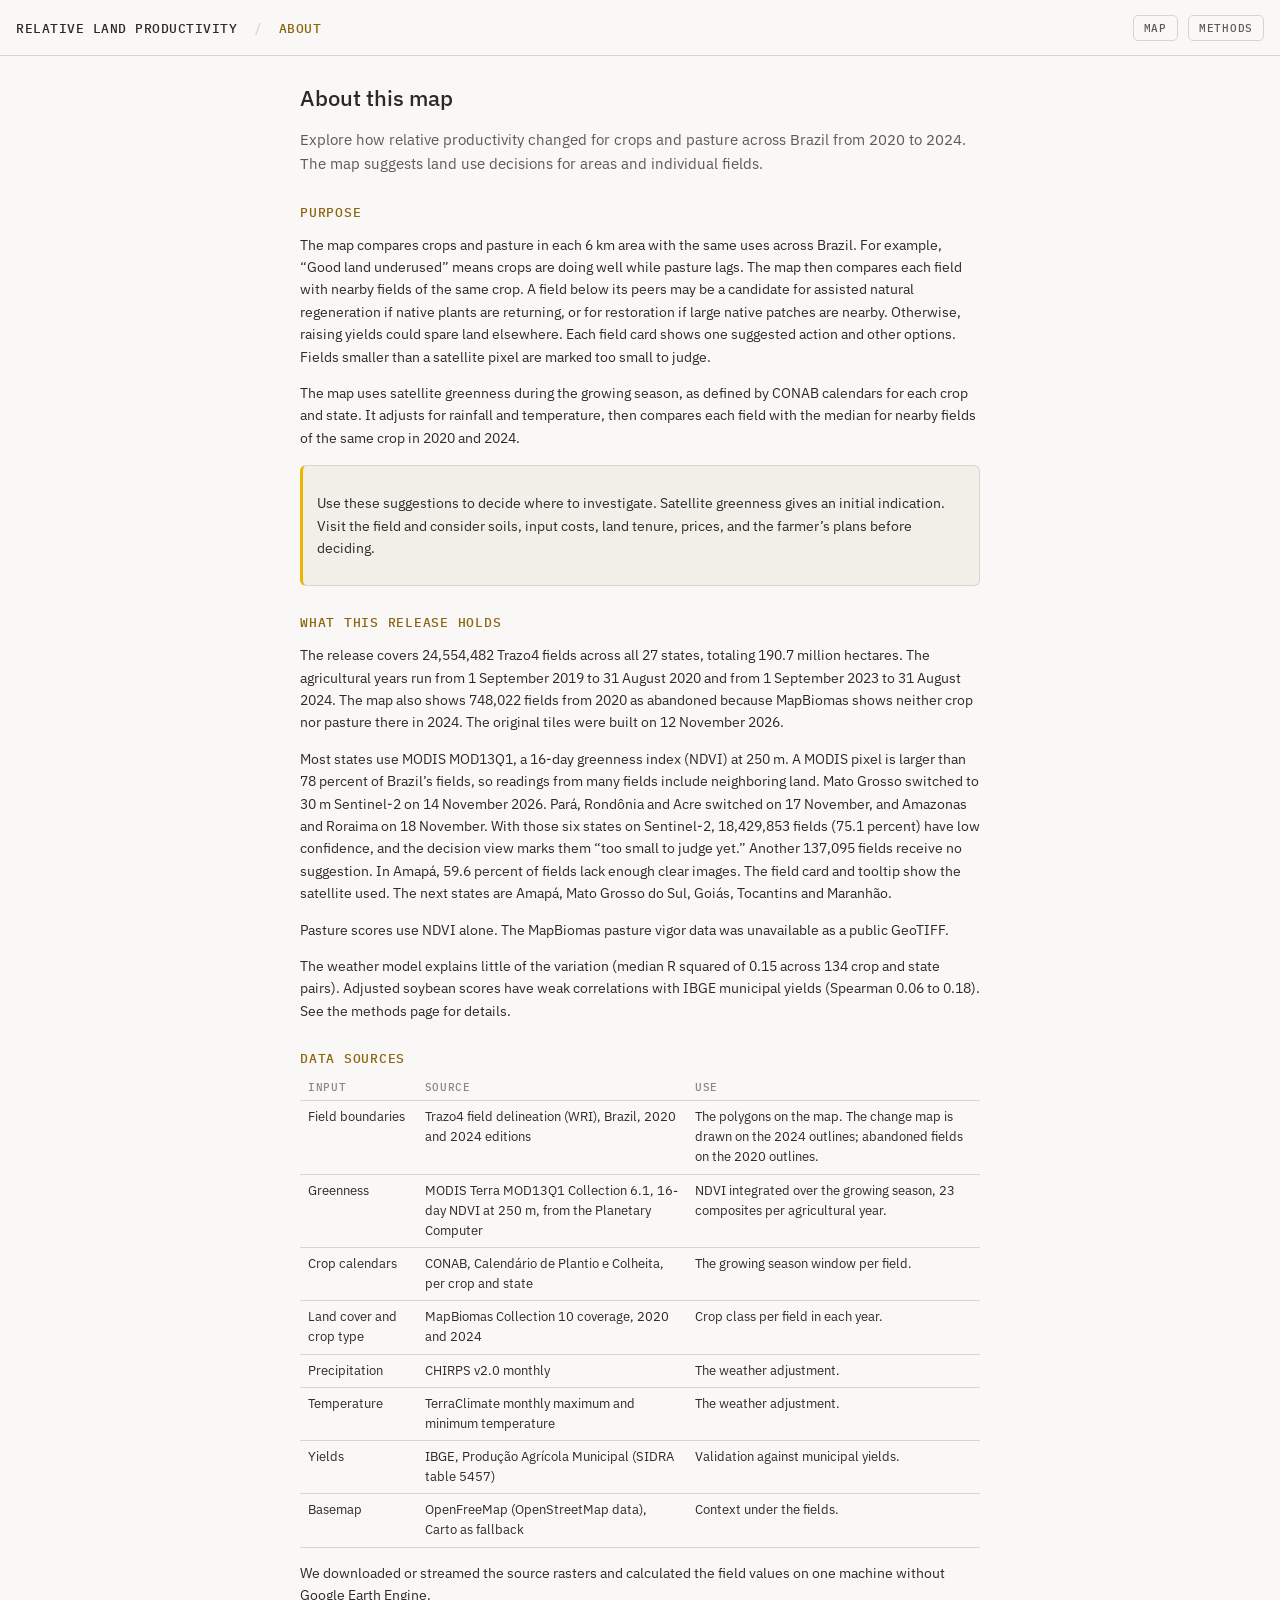
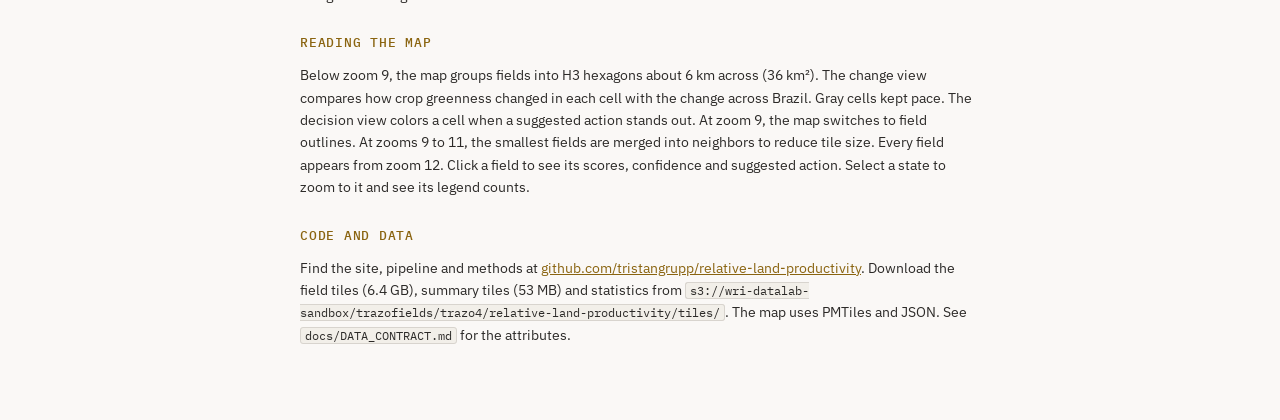
==== docs/about.html @ 6cf3a7c4 "Roraima swapped to Sentinel-2: summaries, about page counts, worklog Co-Authored-By: Claude Opus 5.5" ====
<!doctype html>
<html lang="en">
<head>
<meta charset="utf-8">
<meta name="viewport" content="width=device-width,initial-scale=1">
<title>About</title>
<link rel="preconnect" href="https://fonts.googleapis.com">
<link rel="preconnect" href="https://fonts.gstatic.com" crossorigin>
<link rel="stylesheet" href="https://fonts.googleapis.com/css2?family=IBM+Plex+Mono:wght@400;500;600&family=IBM+Plex+Sans:wght@400;500;600&display=swap">
<link rel="stylesheet" href="./style.css?v=2">
</head>
<body>
<header class="header">
  <div class="crumbs">
    <a class="crumb-leaf" href="./" style="text-decoration:none">RELATIVE LAND PRODUCTIVITY</a>
    <span class="crumb-sep">/</span>
    <span class="crumb-mode">ABOUT</span>
  </div>
  <div class="header-right">
    <a class="ghost" href="./"><span>Map</span></a>
    <a class="ghost" href="./methods.html"><span>Methods</span></a>
  </div>
</header>

<main class="page">
  <h1>About this map</h1>
  <p class="lead">Explore how relative productivity changed for crops and pasture across Brazil from 2020 to 2024. The map suggests land use decisions for areas and individual fields.</p>

  <h2>Purpose</h2>
  <p>The map compares crops and pasture in each 6 km area with the same uses across Brazil. For example, “Good land underused” means crops are doing well while pasture lags. The map then compares each field with nearby fields of the same crop. A field below its peers may be a candidate for assisted natural regeneration if native plants are returning, or for restoration if large native patches are nearby. Otherwise, raising yields could spare land elsewhere. Each field card shows one suggested action and other options. Fields smaller than a satellite pixel are marked too small to judge.</p>
  <p>The map uses satellite greenness during the growing season, as defined by CONAB calendars for each crop and state. It adjusts for rainfall and temperature, then compares each field with the median for nearby fields of the same crop in 2020 and 2024.</p>

  <div class="note">
    <p>Use these suggestions to decide where to investigate. Satellite greenness gives an initial indication. Visit the field and consider soils, input costs, land tenure, prices, and the farmer’s plans before deciding.</p>
  </div>

  <h2>What this release holds</h2>
  <p>The release covers 24,554,482 Trazo4 fields across all 27 states, totaling 190.7 million hectares. The agricultural years run from 1 September 2019 to 31 August 2020 and from 1 September 2023 to 31 August 2024. The map also shows 748,022 fields from 2020 as abandoned because MapBiomas shows neither crop nor pasture there in 2024. The original tiles were built on 12 November 2026.</p>
  <p>Most states use MODIS MOD13Q1, a 16-day greenness index (NDVI) at 250 m. A MODIS pixel is larger than 78 percent of Brazil’s fields, so readings from many fields include neighboring land. Mato Grosso switched to 30 m Sentinel-2 on 14 November 2026. Pará, Rondônia and Acre switched on 17 November, and Amazonas and Roraima on 18 November. With those six states on Sentinel-2, 18,429,853 fields (75.1 percent) have low confidence, and the decision view marks them “too small to judge yet.” Another 137,095 fields receive no suggestion. In Amapá, 59.6 percent of fields lack enough clear images. The field card and tooltip show the satellite used. The next states are Amapá, Mato Grosso do Sul, Goiás, Tocantins and Maranhão.</p>
  <p>Pasture scores use NDVI alone. The MapBiomas pasture vigor data was unavailable as a public GeoTIFF.</p>
  <p>The weather model explains little of the variation (median R squared of 0.15 across 134 crop and state pairs). Adjusted soybean scores have weak correlations with IBGE municipal yields (Spearman 0.06 to 0.18). See the methods page for details.</p>

  <h2>Data sources</h2>
  <table>
    <tr><th>Input</th><th>Source</th><th>Use</th></tr>
    <tr><td>Field boundaries</td><td>Trazo4 field delineation (WRI), Brazil, 2020 and 2024 editions</td><td>The polygons on the map. The change map is drawn on the 2024 outlines; abandoned fields on the 2020 outlines.</td></tr>
    <tr><td>Greenness</td><td>MODIS Terra MOD13Q1 Collection 6.1, 16-day NDVI at 250 m, from the Planetary Computer</td><td>NDVI integrated over the growing season, 23 composites per agricultural year.</td></tr>
    <tr><td>Crop calendars</td><td>CONAB, Calendário de Plantio e Colheita, per crop and state</td><td>The growing season window per field.</td></tr>
    <tr><td>Land cover and crop type</td><td>MapBiomas Collection 10 coverage, 2020 and 2024</td><td>Crop class per field in each year.</td></tr>
    <tr><td>Precipitation</td><td>CHIRPS v2.0 monthly</td><td>The weather adjustment.</td></tr>
    <tr><td>Temperature</td><td>TerraClimate monthly maximum and minimum temperature</td><td>The weather adjustment.</td></tr>
    <tr><td>Yields</td><td>IBGE, Produção Agrícola Municipal (SIDRA table 5457)</td><td>Validation against municipal yields.</td></tr>
    <tr><td>Basemap</td><td>OpenFreeMap (OpenStreetMap data), Carto as fallback</td><td>Context under the fields.</td></tr>
  </table>
  <p>We downloaded or streamed the source rasters and calculated the field values on one machine without Google Earth Engine.</p>

  <h2>Reading the map</h2>
  <p>Below zoom 9, the map groups fields into H3 hexagons about 6 km across (36 km²). The change view compares how crop greenness changed in each cell with the change across Brazil. Gray cells kept pace. The decision view colors a cell when a suggested action stands out. At zoom 9, the map switches to field outlines. At zooms 9 to 11, the smallest fields are merged into neighbors to reduce tile size. Every field appears from zoom 12. Click a field to see its scores, confidence and suggested action. Select a state to zoom to it and see its legend counts.</p>

  <h2>Code and data</h2>
  <p>Find the site, pipeline and methods at
  <a href="https://github.com/tristangrupp/relative-land-productivity">github.com/tristangrupp/relative-land-productivity</a>.
  Download the field tiles (6.4 GB), summary tiles (53 MB) and statistics from
  <code>s3://wri-datalab-sandbox/trazofields/trazo4/relative-land-productivity/tiles/</code>. The map uses PMTiles and JSON. See <code>docs/DATA_CONTRACT.md</code> for the attributes.</p>
</main>
</body>
</html>
---- docs/style.css ----
/* Tokens follow the agriculture-and-drought site, which in turn read them off WRI's
   ai-web-map-exploration build: cream ground, warm ink, hairline rules, IBM Plex Mono for
   structure and Plex Sans for prose, 13px base, 248px nav, 56px header, amber active rail. */

:root {
	color-scheme: light;
	--bg: #faf8f6;
	--card: #f2efe9;
	--line: #d8d4ce;
	--hair: 0.606px;
	--ink: #2c2a28;
	--ink-2: #5c5a58;
	--muted: #8a8681;
	--accent: oklch(0.8 0.17 85);
	--accent-soft: #fdf3dc;
	--accent-ink: #8a6410;
	--err: #b3402f;
	--warn-bg: #fff1c2;
	--warn-line: #e3c25a;
	--mono: "IBM Plex Mono", ui-monospace, SFMono-Regular, Menlo, monospace;
	--sans: "IBM Plex Sans", ui-sans-serif, system-ui, -apple-system, "Segoe UI", sans-serif;
	--h: 56px;
	--sidebar-w: 248px;
	--context-w: 340px;
}

* { box-sizing: border-box; }
html, body { height: 100%; margin: 0; }
body {
	background: var(--bg); color: var(--ink);
	font: 13px/1.55 var(--sans);
	-webkit-font-smoothing: antialiased;
}
body.app { overflow: hidden; }
a { color: var(--accent-ink); }
kbd {
	font: 10.5px var(--mono);
	background: var(--bg); border: 1px solid var(--line); border-bottom-width: 2px;
	border-radius: 4px; padding: 1px 5px; color: var(--ink-2);
}
code {
	font: 11.5px var(--mono); background: var(--card);
	border: var(--hair) solid var(--line); border-radius: 3px; padding: 0 4px;
}
[hidden] { display: none !important; }

/* ---- header ------------------------------------------------------------- */
.header {
	position: fixed; inset: 0 0 auto 0; height: var(--h); z-index: 20;
	display: flex; align-items: center; justify-content: space-between;
	padding: 0 16px; background: var(--bg);
	border-bottom: var(--hair) solid var(--line);
}
.crumbs { font: 500 12.5px var(--mono); letter-spacing: .04em; white-space: nowrap; overflow: hidden; text-overflow: ellipsis; }
.crumb-sep { color: var(--line); margin: 0 8px; }
.crumb-leaf { color: var(--ink); }
.crumb-mode { color: var(--accent-ink); }
.crumb-demo { color: var(--ink); font-weight: 700; }
.header-right { display: flex; align-items: center; gap: 10px; flex: none; }
.badge {
	font: 500 10.5px var(--mono); letter-spacing: .07em; color: var(--accent-ink);
	background: var(--accent-soft); border: var(--hair) solid #e8d5a6;
	border-radius: 4px; padding: 3px 8px; white-space: nowrap;
}
.ghost {
	background: var(--bg); border: var(--hair) solid var(--line); color: var(--ink-2);
	border-radius: 5px; padding: 5px 10px; font: 500 10.5px var(--mono);
	letter-spacing: .07em; cursor: pointer; display: inline-flex; gap: 8px;
	align-items: center; text-decoration: none; text-transform: uppercase;
}
.ghost:hover { color: var(--ink); border-color: var(--ink-2); }
.ghost:focus-visible { outline: 2px solid var(--accent); outline-offset: 2px; }

/* ---- placeholder banner --------------------------------------------------- */
.banner {
	position: fixed; top: var(--h); left: 0; right: 0; z-index: 19;
	background: var(--warn-bg); border-bottom: var(--hair) solid var(--warn-line);
	padding: 7px 16px; font-size: 12.5px; color: #4a3a05;
	display: flex; gap: 14px; align-items: center; flex-wrap: wrap;
}
.banner b { font: 600 11px var(--mono); letter-spacing: .07em; text-transform: uppercase; }
.banner button {
	background: none; border: var(--hair) solid #a98a2a; color: #4a3a05; border-radius: 4px;
	padding: 3px 8px; font: 500 10.5px var(--mono); letter-spacing: .06em; cursor: pointer;
	text-transform: uppercase;
}
body.has-banner { --banner-h: 34px; }
body:not(.has-banner) { --banner-h: 0px; }

/* ---- three-column shell -------------------------------------------------- */
.shell {
	position: fixed; inset: calc(var(--h) + var(--banner-h)) 0 0 0;
	display: grid; grid-template-columns: var(--sidebar-w) minmax(0, 1fr) var(--context-w);
}
.sidebar {
	padding: 12px 0 24px; overflow-y: auto; background: var(--bg);
	border-right: var(--hair) solid var(--line);
}
.group {
	margin: 16px 16px 6px; font: 500 11.2px var(--mono); letter-spacing: .06em;
	color: var(--muted); text-transform: uppercase;
}
.sidebar .group:first-child { margin-top: 4px; }
.view-link {
	display: block; padding: 6px 16px; text-decoration: none; color: inherit;
	border-left: 1.8px solid transparent; cursor: pointer; background: none;
	width: 100%; text-align: left; border-top: 0; border-right: 0; border-bottom: 0;
}
.view-link:hover { background: #f5f2ec; }
.view-link.bold .vt { font-weight: 600; }
.view-link.active { background: var(--card); border-left-color: var(--accent); }
.view-link .vt { display: block; font: 13px var(--mono); color: var(--ink); }
.view-link.active .vt { color: var(--accent-ink); }
.view-link:focus-visible { outline: 2px solid var(--accent); outline-offset: -2px; }

.main { position: relative; }
#map { position: absolute; inset: 0; background: var(--bg); }

.context {
	overflow-y: auto; background: var(--bg);
	border-left: var(--hair) solid var(--line); padding: 14px;
}
.card {
	background: var(--card); border: var(--hair) solid var(--line); border-radius: 6px;
	padding: 14px; margin-bottom: 12px;
}
.card h2 {
	margin: 0 0 8px; font: 500 12.5px var(--mono); letter-spacing: .06em;
	text-transform: uppercase;
}
.card .group { margin: 12px 0 5px; }
.ctxLead { margin: 0 0 6px; color: var(--ink-2); font-size: 12.5px; }
.ctxNote { margin: 8px 0 0; font-size: 11.5px; line-height: 1.45; color: var(--muted); }
select {
	width: 100%; background: var(--bg); color: var(--ink);
	border: var(--hair) solid var(--line); border-radius: 5px; padding: 6px 8px;
	font: 12.5px var(--sans);
}
select:focus-visible { outline: 2px solid var(--accent); outline-offset: 1px; }

/* the one question the active view answers */
.objective {
	margin-bottom: 12px; padding: 12px 14px 10px 13px; border-radius: 6px;
	background: var(--bg); border: var(--hair) solid var(--line);
	border-left: 3px solid var(--accent);
}
.objMode {
	margin: 0 0 4px; font: 500 10.5px var(--mono); letter-spacing: .08em;
	text-transform: uppercase; color: var(--accent-ink);
}
.objQ { margin: 0; font: 500 14px/1.35 var(--sans); color: var(--ink); }
.objScale { margin: 6px 0 0; font: 11px var(--mono); color: var(--muted); }

/* legend */
.legend { margin: 0; padding: 0; list-style: none; }
.legend li {
	display: grid; grid-template-columns: 14px 1fr auto; gap: 8px; align-items: center;
	padding: 3px 0; font-size: 12px;
}
.legend .sw {
	width: 12px; height: 12px; border-radius: 2px; border: var(--hair) solid rgba(44, 42, 40, .35);
}
.legend .n { font: 11px var(--mono); color: var(--ink-2); }
.legend .sub { grid-column: 2 / 4; font-size: 11px; color: var(--muted); margin-top: -3px; }
.legend .lab { display: inline-flex; align-items: center; gap: 5px; }
/* The info marker says there is text to read: hover, focus or tap opens the note. */
.legend .info {
	display: inline-flex; align-items: center; justify-content: center;
	width: 14px; height: 14px; padding: 0; border-radius: 50%; flex: none;
	border: var(--hair) solid var(--ink-2); background: transparent; color: var(--ink-2);
	font: 600 9.5px/1 var(--sans); cursor: help;
}
.legend .info:hover, .legend .info:focus-visible, .legend .info[aria-expanded="true"] {
	background: var(--ink); color: var(--bg); outline: none;
}
.legend .grp {
	display: inline-flex; align-items: center; justify-content: center;
	width: 16px; height: 16px; padding: 0; border-radius: 3px; flex: none; margin-left: 2px;
	border: var(--hair) solid var(--ink-2); background: transparent; color: var(--ink);
	font: 600 12px/1 var(--mono); cursor: pointer;
}
.legend .grp:hover, .legend .grp:focus-visible { background: var(--ink); color: var(--bg); outline: none; }
.legend li.member { padding-left: 14px; }
.legendTip {
	position: fixed; z-index: 40; max-width: 280px; padding: 8px 10px; border-radius: 5px;
	background: var(--bg); border: var(--hair) solid var(--line); color: var(--ink-2);
	font-size: 12px; line-height: 1.45; box-shadow: 0 8px 24px rgba(44, 42, 40, .16);
}
.legendTip b { display: block; color: var(--ink); font: 500 12px var(--mono); margin-bottom: 3px; }
.ramp { margin: 4px 0 2px; }
.ramp .bar { height: 12px; border-radius: 2px; border: var(--hair) solid rgba(44, 42, 40, .35); }
.ramp .ticks { display: flex; justify-content: space-between; font: 10.5px var(--mono); color: var(--ink-2); margin-top: 3px; }
.ramp .ends { display: flex; justify-content: space-between; font-size: 11px; color: var(--muted); margin-top: 1px; }
details.fold { margin-top: 10px; border-top: var(--hair) solid var(--line); padding-top: 8px; }
details.fold summary {
	cursor: pointer; font: 500 11.2px var(--mono); letter-spacing: .06em;
	text-transform: uppercase; color: var(--muted);
}
details.fold p { margin: 8px 0 0; font-size: 12px; line-height: 1.5; color: var(--ink-2); }

/* stats grid and the picked field */
.satToggle { display: flex; align-items: center; gap: 6px; margin-top: 10px; font: 12px var(--mono); color: var(--ink-2); cursor: pointer; }
.mixTitle { margin: 14px 0 6px; font: 500 11px var(--mono); color: var(--ink-2); text-transform: uppercase; letter-spacing: .04em; }
.mix { margin: 0; padding: 0; list-style: none; }
.mix li { display: grid; grid-template-columns: minmax(0, 1.3fr) 1fr 44px; gap: 6px; align-items: center; padding: 2px 0; font-size: 11.5px; }
.mixLab { overflow: hidden; text-overflow: ellipsis; white-space: nowrap; }
.mixBar { height: 8px; background: #efebe4; border-radius: 2px; overflow: hidden; display: block; }
.mixBar span { display: block; height: 100%; }
.mixPct { font: 11px var(--mono); color: var(--ink-2); text-align: right; }
.stats { display: grid; grid-template-columns: 1fr 1fr; gap: 9px 12px; }
.stat .v { font: 600 15px var(--mono); display: block; line-height: 1.15; }
.stat .k { font: 10.5px var(--mono); color: var(--muted); display: block; margin-top: 3px; }
.rows { margin: 0; padding: 0; list-style: none; }
.rows li {
	display: flex; justify-content: space-between; gap: 12px; padding: 4px 0;
	border-bottom: var(--hair) solid var(--line); font-size: 12px;
}
.rows li:last-child { border-bottom: 0; }
.rows .k { color: var(--muted); font: 11px var(--mono); }
.rows .v { text-align: right; }
.chart { display: block; margin-top: 10px; overflow: visible; }
.chart .bar { fill: #5c5a58; }
.chart .bar.y24 { fill: #2c2a28; }
.chart .ref { stroke: var(--ink-2); stroke-width: 1.2; stroke-dasharray: 3 2.5; }
.chart .axis { stroke: var(--line); stroke-width: 1; }
.chart .tick { font: 9.5px var(--mono); fill: var(--muted); }
.chart .val { font: 500 10.5px var(--mono); fill: var(--ink); }
.linkBtn {
	background: none; border: 0; padding: 4px 0; cursor: pointer;
	font: 11px var(--mono); color: var(--muted); text-decoration: underline;
	text-underline-offset: 3px;
}
.linkBtn:hover { color: var(--ink); }
.zoomNote {
	font: 11px var(--mono); color: var(--accent-ink); background: var(--accent-soft);
	border: var(--hair) solid #e8d5a6; border-radius: 4px; padding: 5px 8px; margin-bottom: 10px;
}

/* tooltip and log */
.tip {
	position: fixed; z-index: 30; pointer-events: none; opacity: 0; transition: opacity .1s;
	background: var(--bg); border: var(--hair) solid var(--line); border-radius: 5px;
	padding: 7px 10px; font-size: 12px; max-width: 280px;
	box-shadow: 0 8px 24px rgba(44, 42, 40, .16);
}
.tip b { font: 500 12px var(--mono); }
.tip .r { display: flex; justify-content: space-between; gap: 14px; margin-top: 2px; color: var(--ink-2); font: 11.5px var(--mono); }
.log {
	position: absolute; right: 14px; bottom: 36px; z-index: 10; width: 320px;
	display: flex; flex-direction: column; gap: 6px; pointer-events: none;
}
.log .row {
	background: var(--bg); border: var(--hair) solid var(--line);
	border-left: 2px solid var(--accent); border-radius: 5px; padding: 8px 11px;
	font-size: 12.5px; box-shadow: 0 4px 14px rgba(44, 42, 40, .10);
}
.log .row.err { border-left-color: var(--err); }
.log .row .meta { color: var(--muted); font: 11px var(--mono); margin-top: 2px; }

.maplibregl-ctrl-group { border: var(--hair) solid var(--line) !important; }
.maplibregl-ctrl-attrib { font-size: 10.5px; }

/* ---- narrow screens ------------------------------------------------------- */
@media (max-width: 1100px) {
	.shell { grid-template-columns: var(--sidebar-w) minmax(0, 1fr); grid-template-rows: minmax(0, 1fr) auto; }
	.context { grid-column: 1 / 3; border-left: 0; border-top: var(--hair) solid var(--line); max-height: 40vh; }
}
@media (max-width: 760px) {
	.shell { grid-template-columns: minmax(0, 1fr); grid-template-rows: auto minmax(0, 1fr) auto; }
	.sidebar {
		display: flex; overflow-x: auto; padding: 6px 8px; border-right: 0;
		border-bottom: var(--hair) solid var(--line); gap: 2px;
	}
	.sidebar .group { display: none; }
	.view-link { width: auto; white-space: nowrap; border-left: 0; border-bottom: 2px solid transparent; padding: 6px 10px; }
	.view-link.active { border-bottom-color: var(--accent); }
	.context { grid-column: 1; max-height: 44vh; }
	.header-right .ghost span { display: none; }
	.crumb-mode { display: none; }
	.crumb-sep { display: none; }
	.log { display: none; }
}

/* ---- walkthrough ---------------------------------------------------------- */
.tourBtn {
	display: block; margin: 4px 16px 6px; width: calc(100% - 32px); padding: 7px 10px;
	background: var(--accent-soft); border: var(--hair) solid #e8d5a6; border-radius: 5px;
	color: var(--accent-ink); font: 500 12px var(--mono); letter-spacing: .04em;
	text-align: left; cursor: pointer;
}
.tourBtn:hover { border-color: var(--accent-ink); }
.tourBtn:focus-visible { outline: 2px solid var(--accent); outline-offset: 2px; }
.tour {
	position: absolute; top: 14px; left: 14px; z-index: 12; width: 340px;
	max-height: calc(100% - 60px); display: flex; flex-direction: column;
	background: var(--bg); border: var(--hair) solid var(--line); border-left: 3px solid var(--accent);
	border-radius: 6px; padding: 12px 14px 10px; box-shadow: 0 8px 24px rgba(44, 42, 40, .16);
}
.tourHead { display: flex; justify-content: space-between; align-items: center; gap: 10px; }
.tourCount { font: 500 10.5px var(--mono); letter-spacing: .08em; text-transform: uppercase; color: var(--accent-ink); }
.tourClose {
	background: none; border: 0; padding: 2px 0; cursor: pointer; font: 11px var(--mono);
	color: var(--muted); text-decoration: underline; text-underline-offset: 3px;
}
.tourClose:hover { color: var(--ink); }
.tour h2 { margin: 6px 0 6px; font: 500 15px/1.3 var(--sans); }
.tour p { margin: 0; font-size: 12.5px; line-height: 1.5; color: var(--ink-2); }
/* the caption scrolls inside the card, so Back and Next stay in reach on a short map */
.tour #tourText { overflow-y: auto; min-height: 0; flex: 0 1 auto; }
.tourFoot { display: flex; align-items: center; gap: 8px; margin-top: 12px; }
.tourDots { display: flex; gap: 5px; flex: 1; flex-wrap: wrap; }
.tourDots button {
	width: 9px; height: 9px; padding: 0; border-radius: 50%; cursor: pointer;
	border: var(--hair) solid var(--ink-2); background: transparent;
}
.tourDots button[aria-current="step"] { background: var(--ink); }
.tourDots button:focus-visible { outline: 2px solid var(--accent); outline-offset: 2px; }
.tourNav {
	background: var(--bg); border: var(--hair) solid var(--line); color: var(--ink);
	border-radius: 5px; padding: 5px 12px; font: 500 11px var(--mono); letter-spacing: .05em;
	cursor: pointer;
}
.tourNav.primary { background: var(--ink); border-color: var(--ink); color: var(--bg); }
.tourNav:disabled { opacity: .4; cursor: default; }
.tourNav:focus-visible { outline: 2px solid var(--accent); outline-offset: 2px; }
.tour p.tourKeys { margin-top: 8px; font: 10.5px var(--mono); color: var(--muted); }
@media (max-width: 760px) {
	.tourBtn { display: inline-block; width: auto; margin: 0 6px 0 0; white-space: nowrap; flex: none; padding: 5px 10px; }
	.tour { top: auto; bottom: 8px; left: 8px; right: 8px; width: auto; max-height: 60%; padding: 10px 12px 8px; }
	.tour h2 { font-size: 14px; }
	.tour p { font-size: 12px; }
	.tour p.tourKeys { display: none; }
	.tourFoot { margin-top: 8px; }
	/* while touring, the panel below the map gives the map more room */
	body.touring .context { max-height: 24vh; }
}

/* ---- prose pages (about, methods) ----------------------------------------- */
.page { max-width: 720px; margin: 0 auto; padding: calc(var(--h) + 28px) 20px 60px; }
.page h1 { font: 500 22px/1.3 var(--sans); margin: 0 0 6px; }
.page h2 { font: 500 12.5px var(--mono); letter-spacing: .06em; text-transform: uppercase; margin: 28px 0 8px; color: var(--accent-ink); }
.page p, .page li { font-size: 14px; line-height: 1.6; color: var(--ink); }
.page .lead { color: var(--ink-2); font-size: 15px; }
.page table { border-collapse: collapse; width: 100%; font-size: 13px; }
.page th, .page td { text-align: left; padding: 6px 8px; border-bottom: var(--hair) solid var(--line); vertical-align: top; }
.page th { font: 500 11px var(--mono); letter-spacing: .06em; text-transform: uppercase; color: var(--muted); }
.page .note {
	background: var(--card); border: var(--hair) solid var(--line); border-left: 3px solid var(--accent);
	border-radius: 6px; padding: 12px 14px; margin: 16px 0;
}
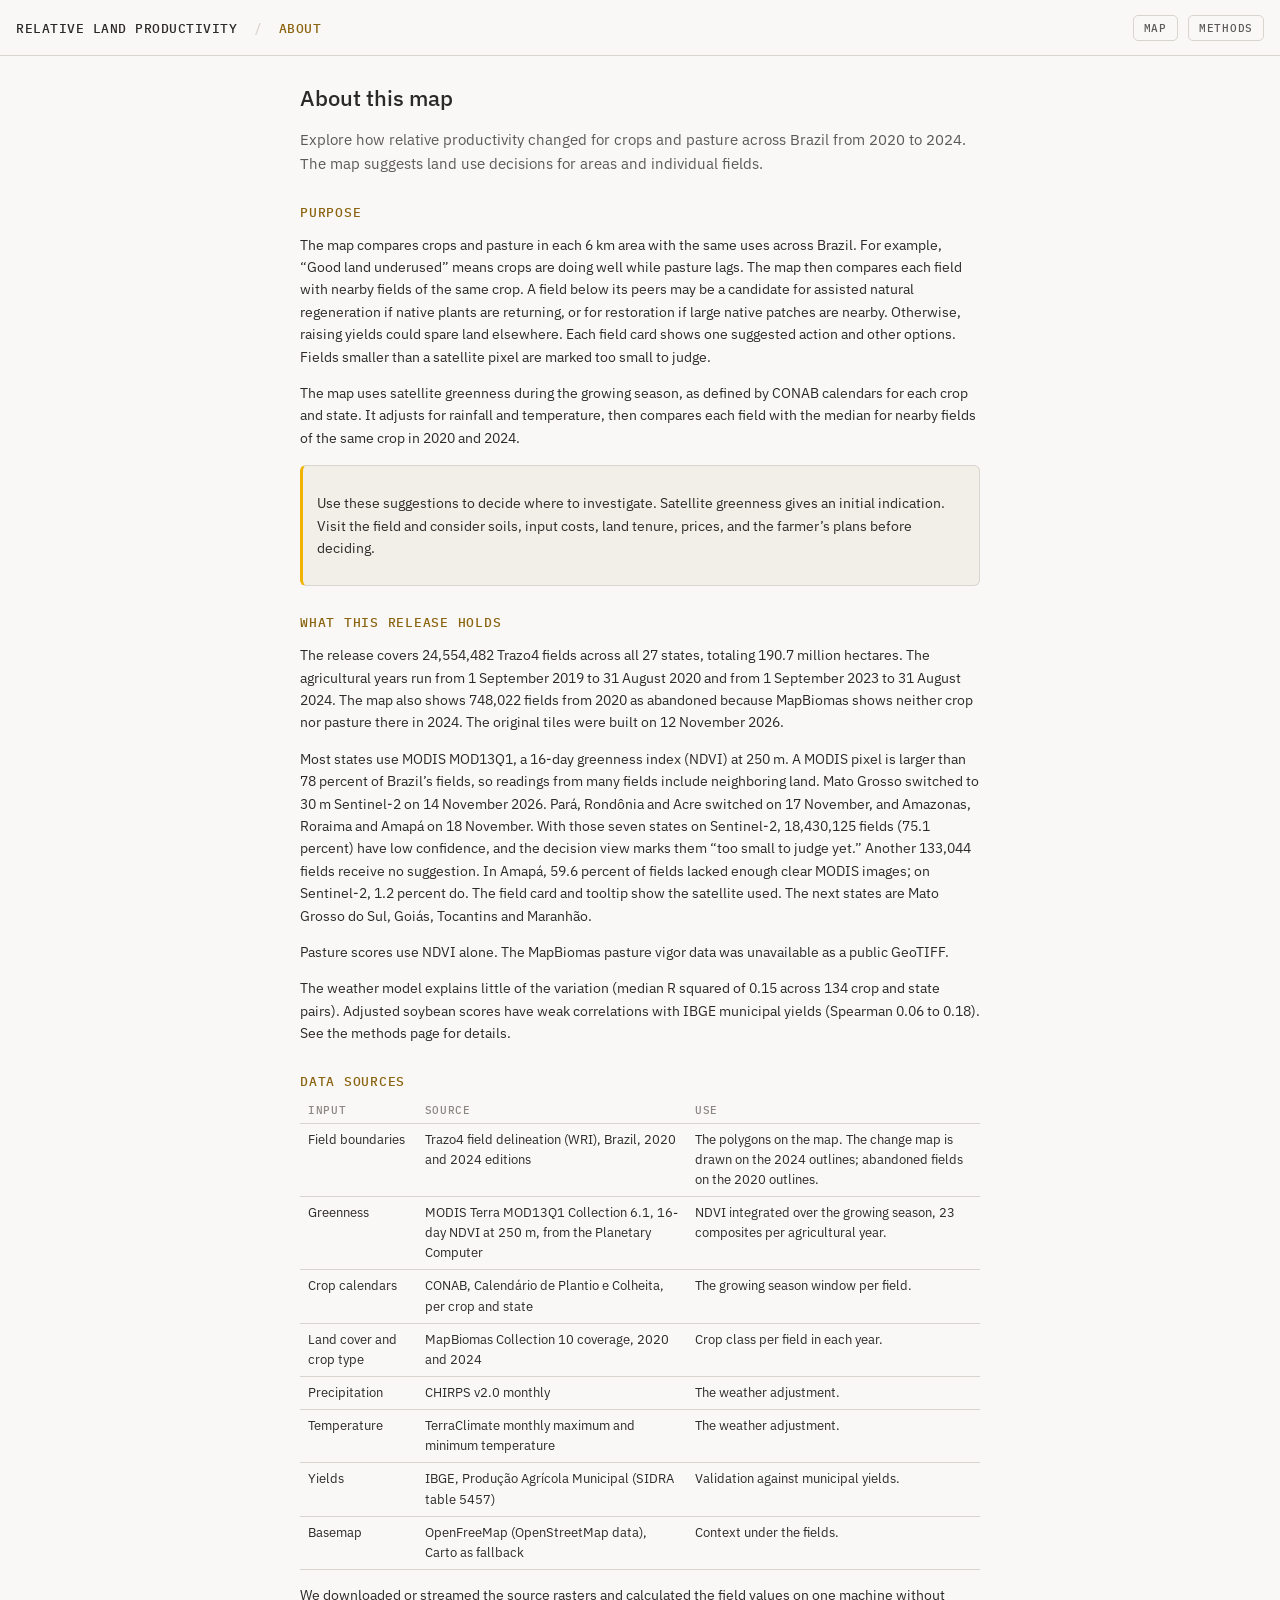
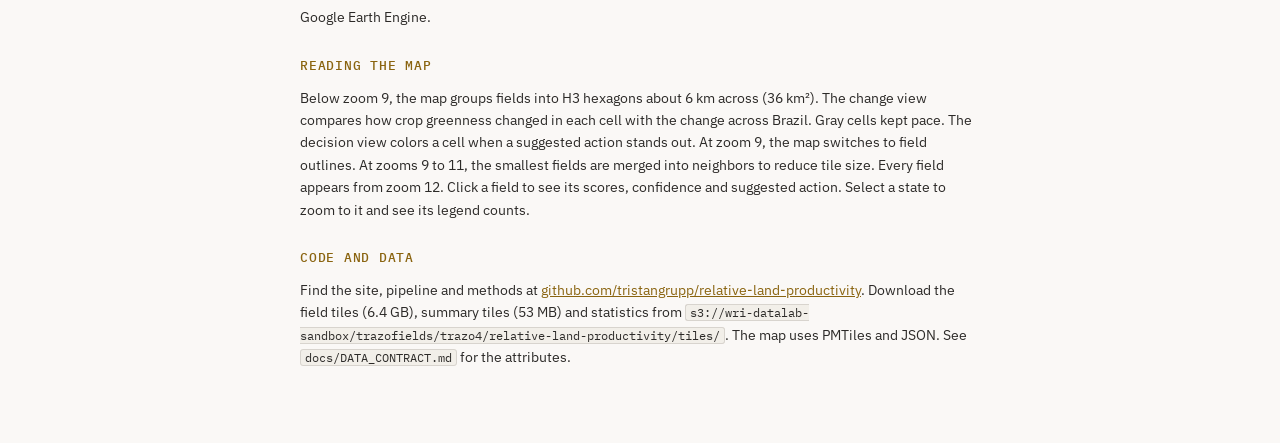
==== commit 74b465d9: "Amapa swapped to Sentinel-2: summaries, about page counts, worklog Co-Authored-By: Claude Opus 5.5 <" ====
--- a/docs/about.html
+++ b/docs/about.html
@@ -36,7 +36,7 @@
 
   <h2>What this release holds</h2>
   <p>The release covers 24,554,482 Trazo4 fields across all 27 states, totaling 190.7 million hectares. The agricultural years run from 1 September 2019 to 31 August 2020 and from 1 September 2023 to 31 August 2024. The map also shows 748,022 fields from 2020 as abandoned because MapBiomas shows neither crop nor pasture there in 2024. The original tiles were built on 12 November 2026.</p>
-  <p>Most states use MODIS MOD13Q1, a 16-day greenness index (NDVI) at 250 m. A MODIS pixel is larger than 78 percent of Brazil’s fields, so readings from many fields include neighboring land. Mato Grosso switched to 30 m Sentinel-2 on 14 November 2026. Pará, Rondônia and Acre switched on 17 November, and Amazonas and Roraima on 18 November. With those six states on Sentinel-2, 18,429,853 fields (75.1 percent) have low confidence, and the decision view marks them “too small to judge yet.” Another 137,095 fields receive no suggestion. In Amapá, 59.6 percent of fields lack enough clear images. The field card and tooltip show the satellite used. The next states are Amapá, Mato Grosso do Sul, Goiás, Tocantins and Maranhão.</p>
+  <p>Most states use MODIS MOD13Q1, a 16-day greenness index (NDVI) at 250 m. A MODIS pixel is larger than 78 percent of Brazil’s fields, so readings from many fields include neighboring land. Mato Grosso switched to 30 m Sentinel-2 on 14 November 2026. Pará, Rondônia and Acre switched on 17 November, and Amazonas, Roraima and Amapá on 18 November. With those seven states on Sentinel-2, 18,430,125 fields (75.1 percent) have low confidence, and the decision view marks them “too small to judge yet.” Another 133,044 fields receive no suggestion. In Amapá, 59.6 percent of fields lacked enough clear MODIS images; on Sentinel-2, 1.2 percent do. The field card and tooltip show the satellite used. The next states are Mato Grosso do Sul, Goiás, Tocantins and Maranhão.</p>
   <p>Pasture scores use NDVI alone. The MapBiomas pasture vigor data was unavailable as a public GeoTIFF.</p>
   <p>The weather model explains little of the variation (median R squared of 0.15 across 134 crop and state pairs). Adjusted soybean scores have weak correlations with IBGE municipal yields (Spearman 0.06 to 0.18). See the methods page for details.</p>
 
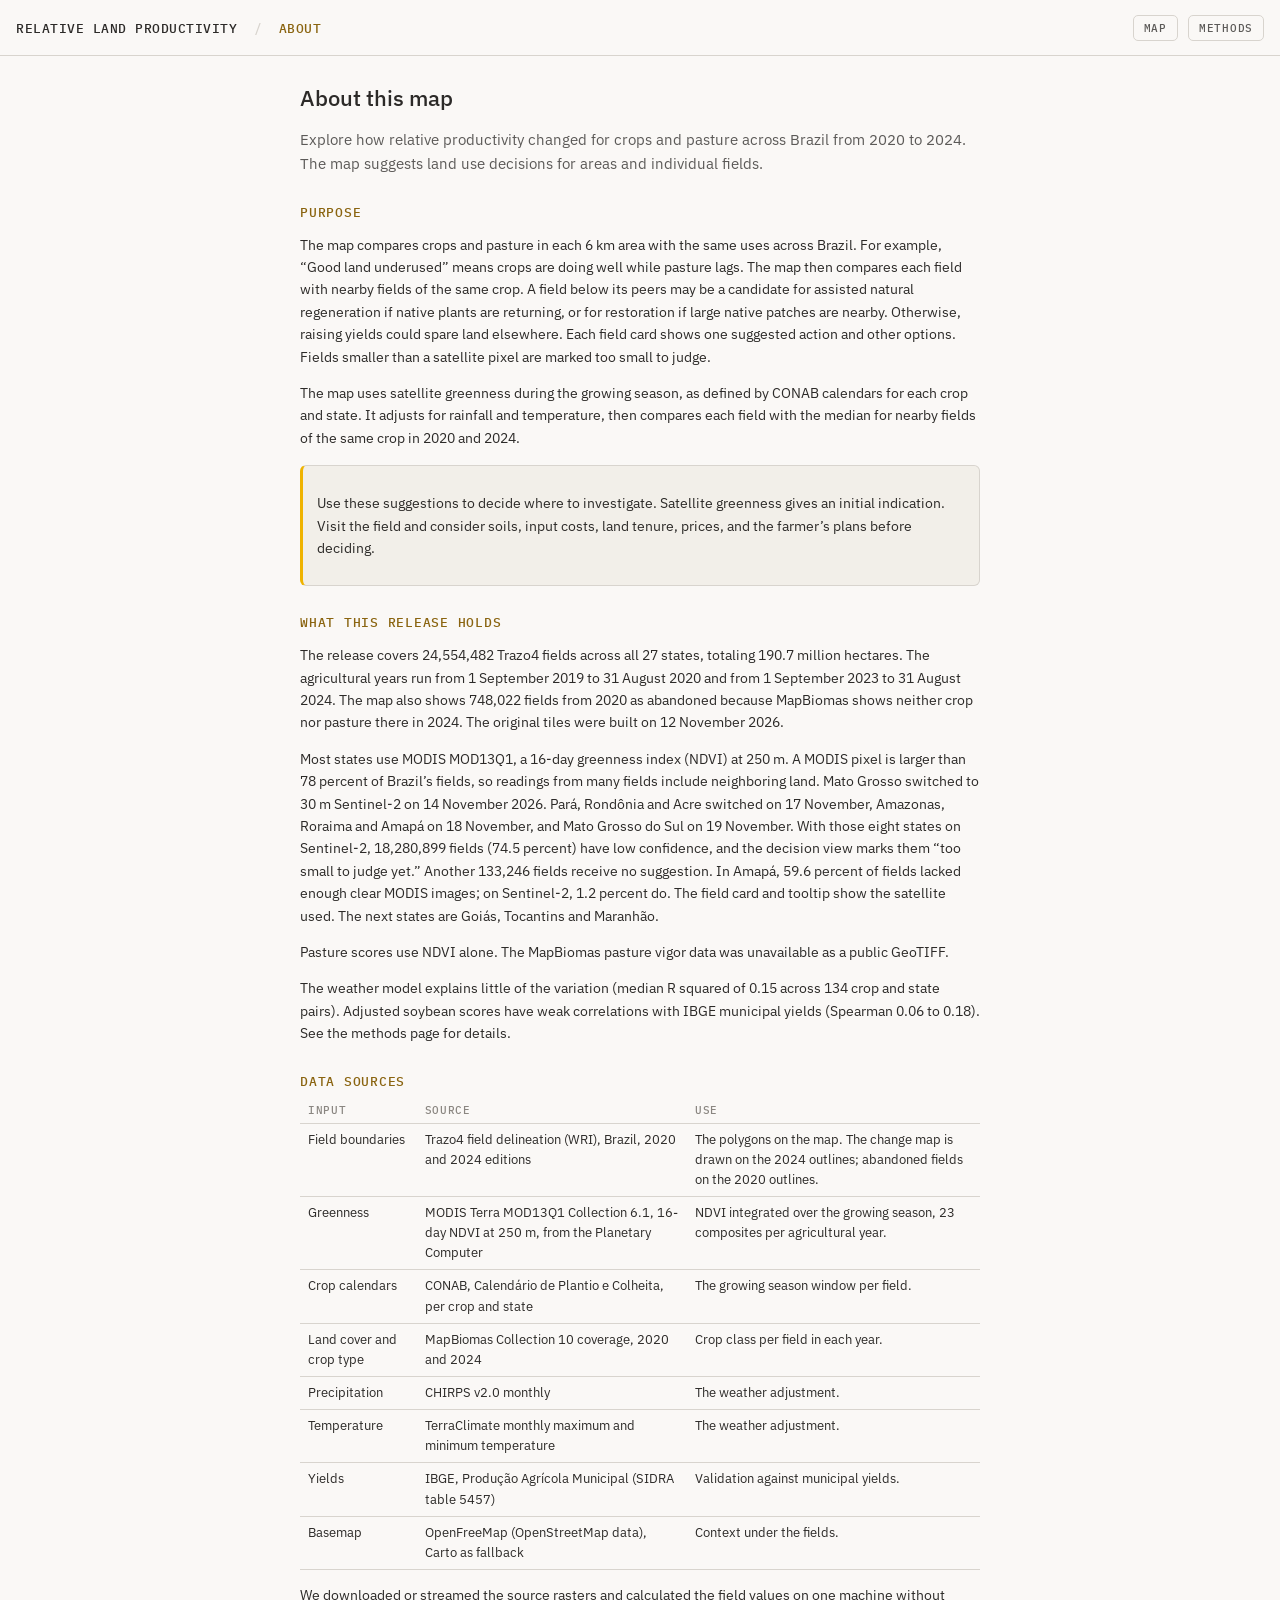
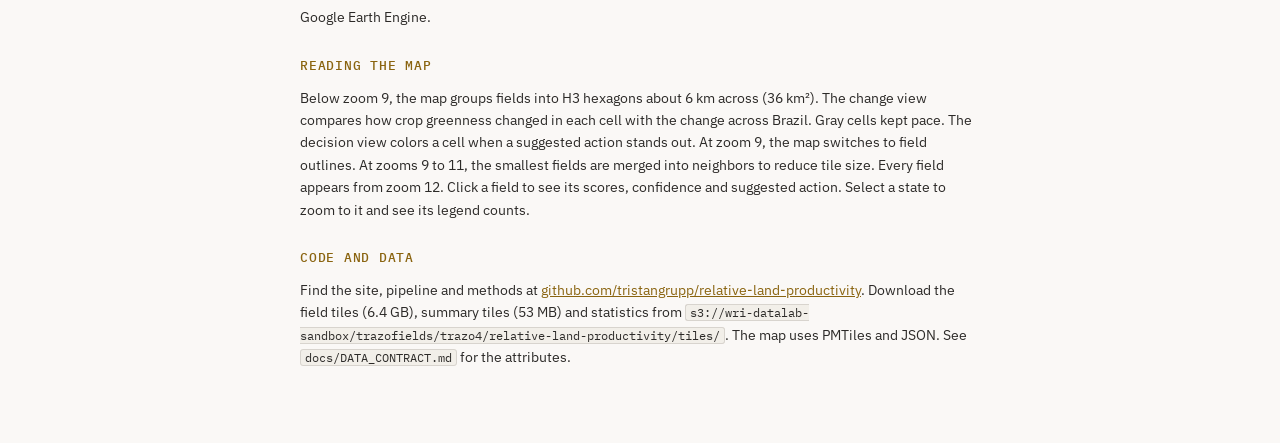
==== commit af8ad1e5: "Mato Grosso do Sul swapped to Sentinel-2: summaries, about page counts, worklog Co-Authored-By: Clau" ====
--- a/docs/about.html
+++ b/docs/about.html
@@ -36,7 +36,7 @@
 
   <h2>What this release holds</h2>
   <p>The release covers 24,554,482 Trazo4 fields across all 27 states, totaling 190.7 million hectares. The agricultural years run from 1 September 2019 to 31 August 2020 and from 1 September 2023 to 31 August 2024. The map also shows 748,022 fields from 2020 as abandoned because MapBiomas shows neither crop nor pasture there in 2024. The original tiles were built on 12 November 2026.</p>
-  <p>Most states use MODIS MOD13Q1, a 16-day greenness index (NDVI) at 250 m. A MODIS pixel is larger than 78 percent of Brazil’s fields, so readings from many fields include neighboring land. Mato Grosso switched to 30 m Sentinel-2 on 14 November 2026. Pará, Rondônia and Acre switched on 17 November, and Amazonas, Roraima and Amapá on 18 November. With those seven states on Sentinel-2, 18,430,125 fields (75.1 percent) have low confidence, and the decision view marks them “too small to judge yet.” Another 133,044 fields receive no suggestion. In Amapá, 59.6 percent of fields lacked enough clear MODIS images; on Sentinel-2, 1.2 percent do. The field card and tooltip show the satellite used. The next states are Mato Grosso do Sul, Goiás, Tocantins and Maranhão.</p>
+  <p>Most states use MODIS MOD13Q1, a 16-day greenness index (NDVI) at 250 m. A MODIS pixel is larger than 78 percent of Brazil’s fields, so readings from many fields include neighboring land. Mato Grosso switched to 30 m Sentinel-2 on 14 November 2026. Pará, Rondônia and Acre switched on 17 November, Amazonas, Roraima and Amapá on 18 November, and Mato Grosso do Sul on 19 November. With those eight states on Sentinel-2, 18,280,899 fields (74.5 percent) have low confidence, and the decision view marks them “too small to judge yet.” Another 133,246 fields receive no suggestion. In Amapá, 59.6 percent of fields lacked enough clear MODIS images; on Sentinel-2, 1.2 percent do. The field card and tooltip show the satellite used. The next states are Goiás, Tocantins and Maranhão.</p>
   <p>Pasture scores use NDVI alone. The MapBiomas pasture vigor data was unavailable as a public GeoTIFF.</p>
   <p>The weather model explains little of the variation (median R squared of 0.15 across 134 crop and state pairs). Adjusted soybean scores have weak correlations with IBGE municipal yields (Spearman 0.06 to 0.18). See the methods page for details.</p>
 
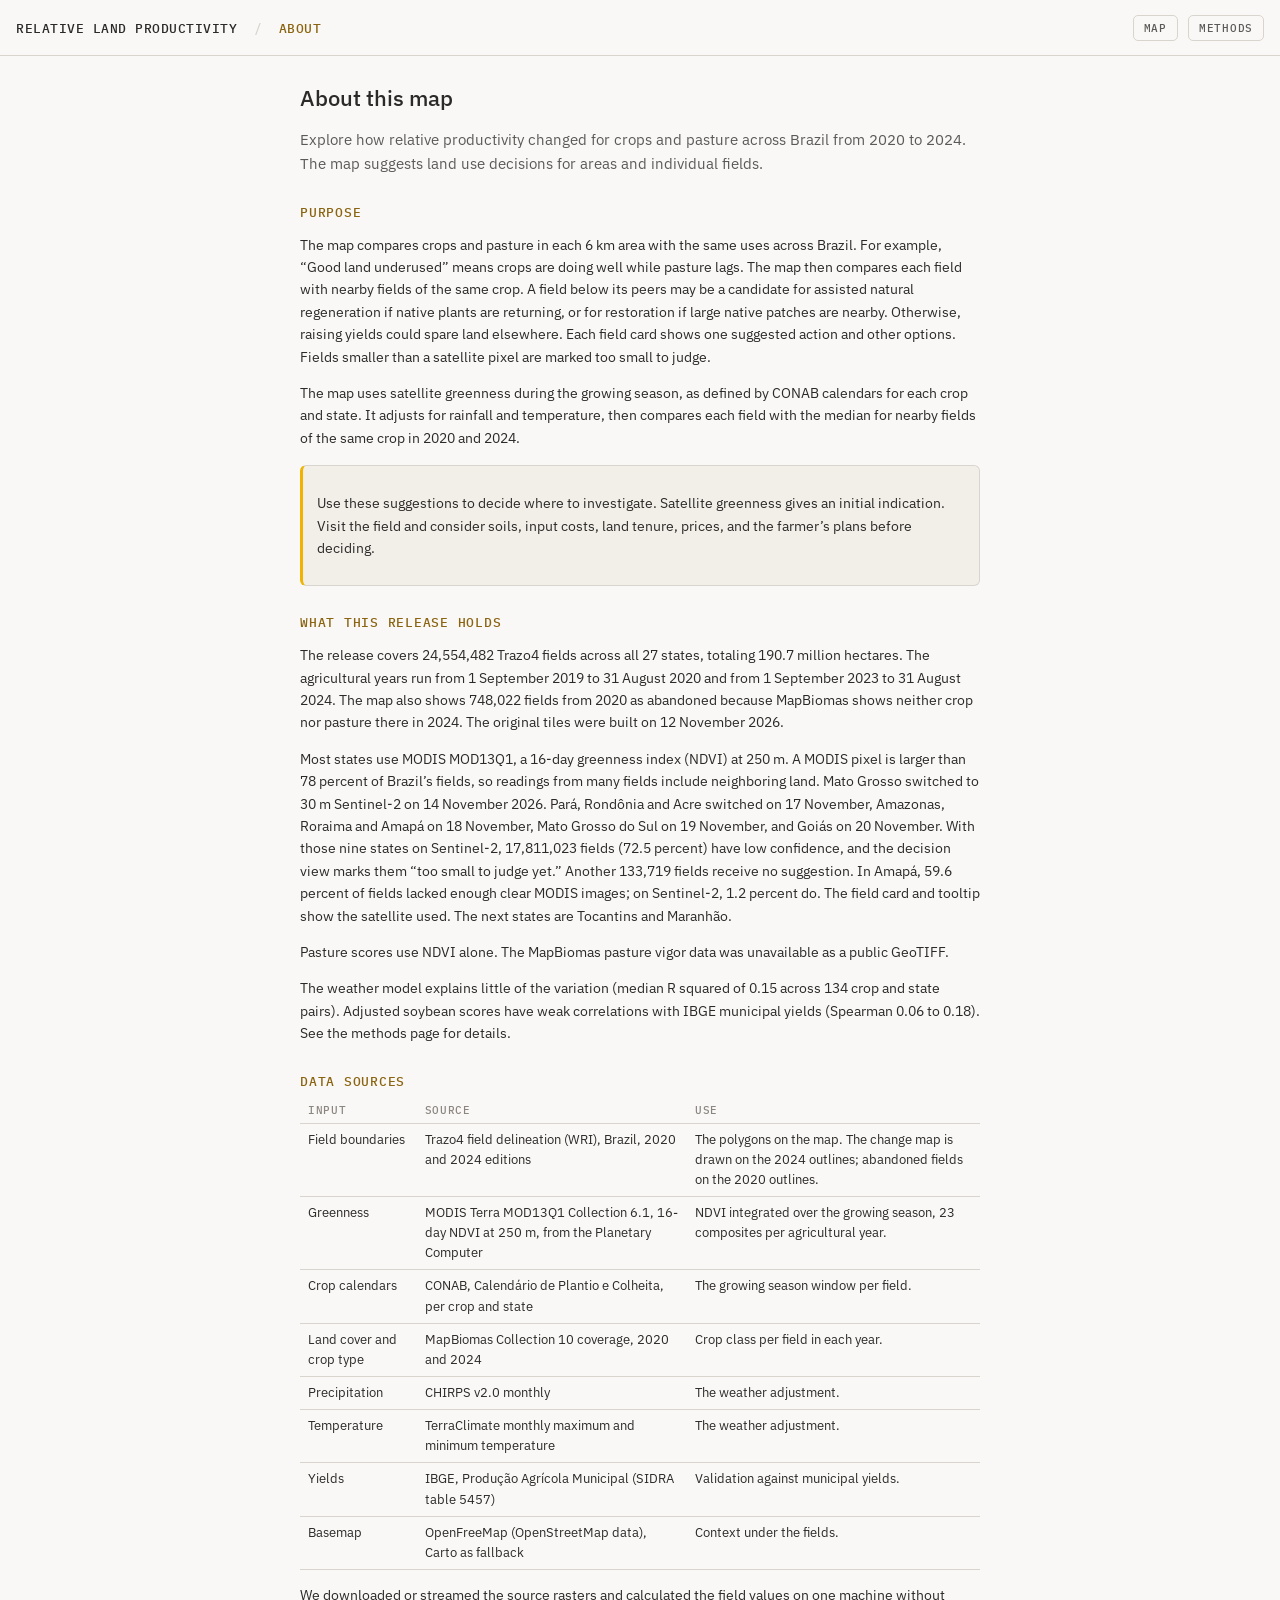
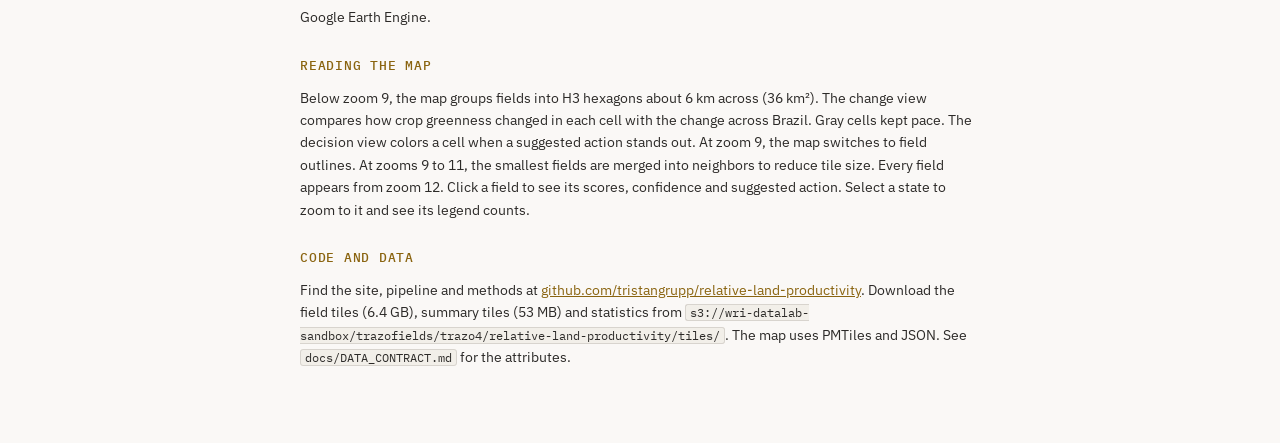
==== commit 484eba8d: "Goiás on Sentinel-2: k 1.1611, nine states swapped Co-Authored-By: Claude Opus 5.5 <noreply@anthropi" ====
--- a/docs/about.html
+++ b/docs/about.html
@@ -36,7 +36,7 @@
 
   <h2>What this release holds</h2>
   <p>The release covers 24,554,482 Trazo4 fields across all 27 states, totaling 190.7 million hectares. The agricultural years run from 1 September 2019 to 31 August 2020 and from 1 September 2023 to 31 August 2024. The map also shows 748,022 fields from 2020 as abandoned because MapBiomas shows neither crop nor pasture there in 2024. The original tiles were built on 12 November 2026.</p>
-  <p>Most states use MODIS MOD13Q1, a 16-day greenness index (NDVI) at 250 m. A MODIS pixel is larger than 78 percent of Brazil’s fields, so readings from many fields include neighboring land. Mato Grosso switched to 30 m Sentinel-2 on 14 November 2026. Pará, Rondônia and Acre switched on 17 November, Amazonas, Roraima and Amapá on 18 November, and Mato Grosso do Sul on 19 November. With those eight states on Sentinel-2, 18,280,899 fields (74.5 percent) have low confidence, and the decision view marks them “too small to judge yet.” Another 133,246 fields receive no suggestion. In Amapá, 59.6 percent of fields lacked enough clear MODIS images; on Sentinel-2, 1.2 percent do. The field card and tooltip show the satellite used. The next states are Goiás, Tocantins and Maranhão.</p>
+  <p>Most states use MODIS MOD13Q1, a 16-day greenness index (NDVI) at 250 m. A MODIS pixel is larger than 78 percent of Brazil’s fields, so readings from many fields include neighboring land. Mato Grosso switched to 30 m Sentinel-2 on 14 November 2026. Pará, Rondônia and Acre switched on 17 November, Amazonas, Roraima and Amapá on 18 November, Mato Grosso do Sul on 19 November, and Goiás on 20 November. With those nine states on Sentinel-2, 17,811,023 fields (72.5 percent) have low confidence, and the decision view marks them “too small to judge yet.” Another 133,719 fields receive no suggestion. In Amapá, 59.6 percent of fields lacked enough clear MODIS images; on Sentinel-2, 1.2 percent do. The field card and tooltip show the satellite used. The next states are Tocantins and Maranhão.</p>
   <p>Pasture scores use NDVI alone. The MapBiomas pasture vigor data was unavailable as a public GeoTIFF.</p>
   <p>The weather model explains little of the variation (median R squared of 0.15 across 134 crop and state pairs). Adjusted soybean scores have weak correlations with IBGE municipal yields (Spearman 0.06 to 0.18). See the methods page for details.</p>
 
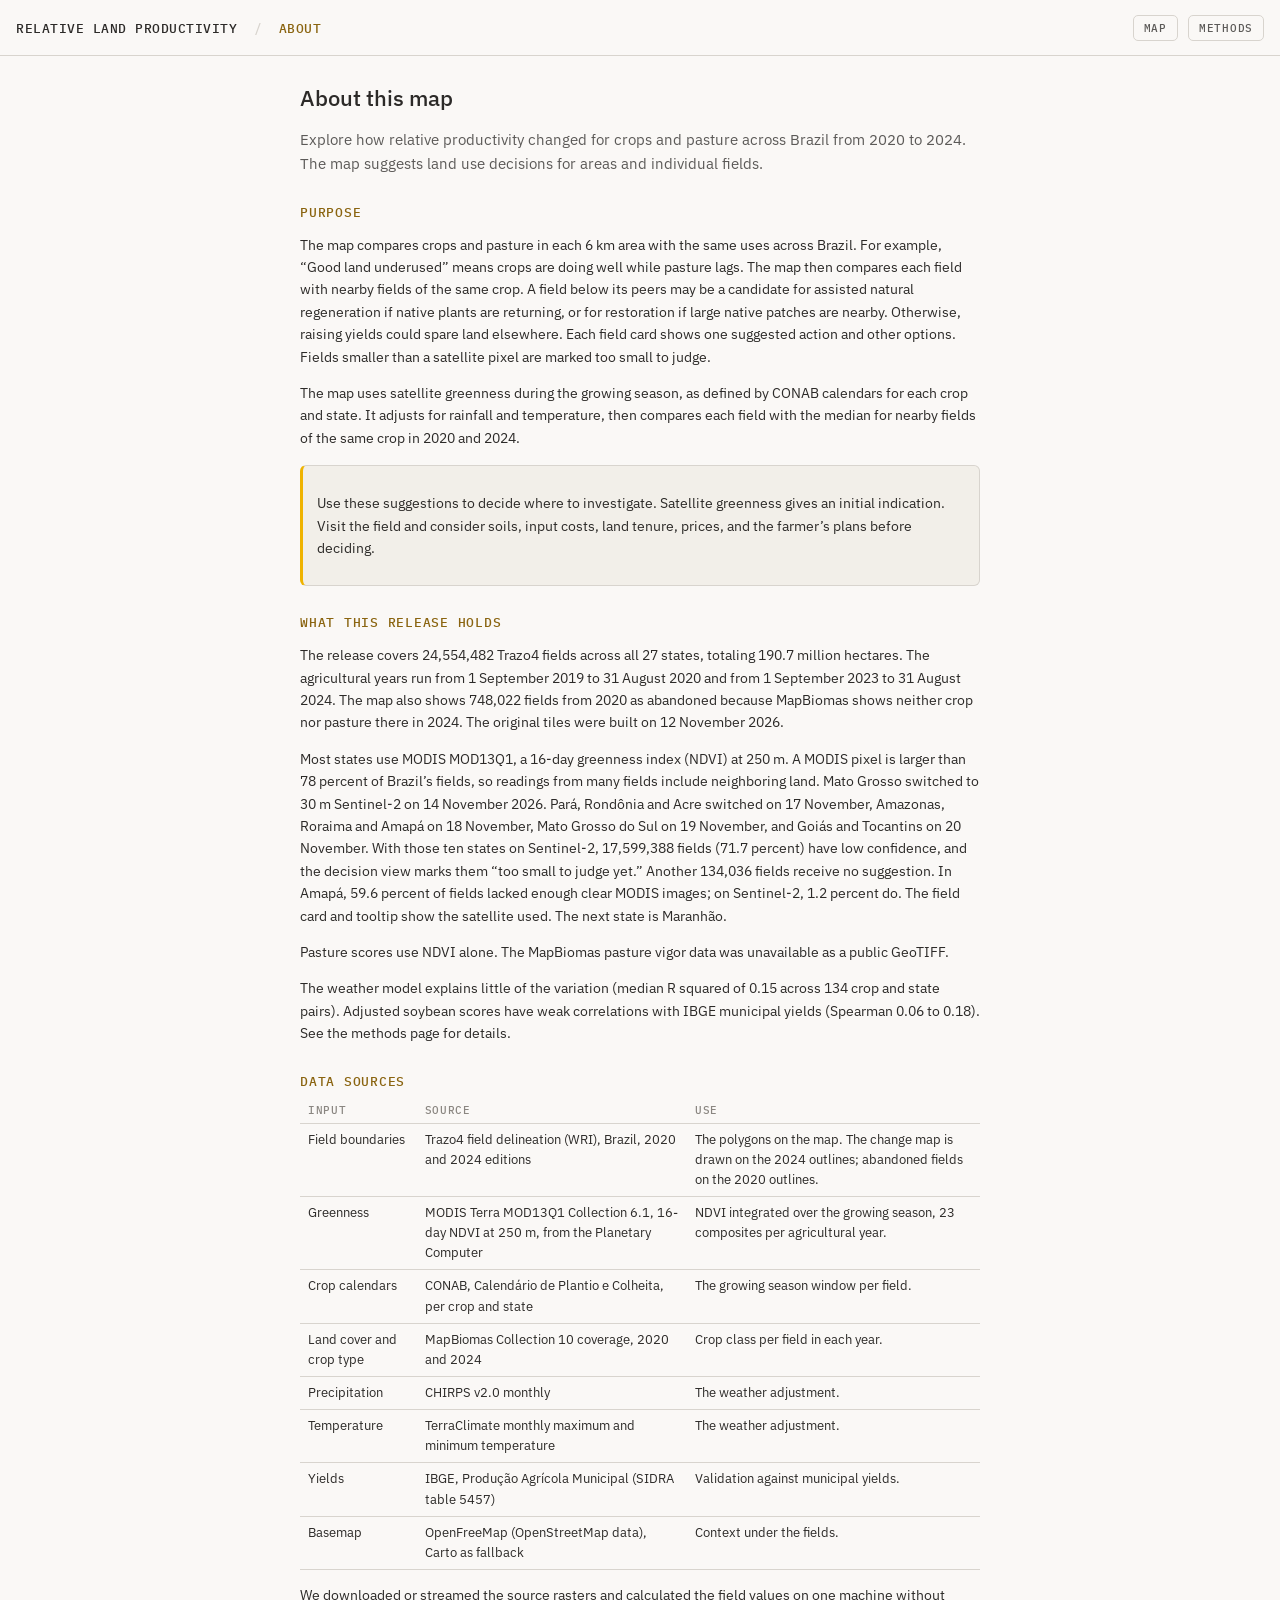
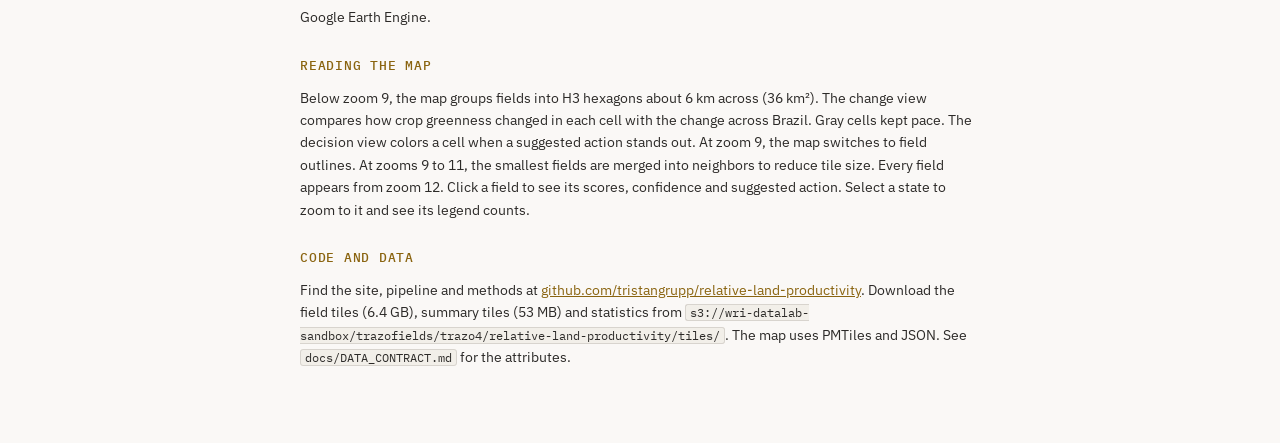
==== commit fc1986f1: "Tocantins on Sentinel-2: k 1.1729, ten states swapped Co-Authored-By: Claude Opus 5.5 <noreply@anthr" ====
--- a/docs/about.html
+++ b/docs/about.html
@@ -36,7 +36,7 @@
 
   <h2>What this release holds</h2>
   <p>The release covers 24,554,482 Trazo4 fields across all 27 states, totaling 190.7 million hectares. The agricultural years run from 1 September 2019 to 31 August 2020 and from 1 September 2023 to 31 August 2024. The map also shows 748,022 fields from 2020 as abandoned because MapBiomas shows neither crop nor pasture there in 2024. The original tiles were built on 12 November 2026.</p>
-  <p>Most states use MODIS MOD13Q1, a 16-day greenness index (NDVI) at 250 m. A MODIS pixel is larger than 78 percent of Brazil’s fields, so readings from many fields include neighboring land. Mato Grosso switched to 30 m Sentinel-2 on 14 November 2026. Pará, Rondônia and Acre switched on 17 November, Amazonas, Roraima and Amapá on 18 November, Mato Grosso do Sul on 19 November, and Goiás on 20 November. With those nine states on Sentinel-2, 17,811,023 fields (72.5 percent) have low confidence, and the decision view marks them “too small to judge yet.” Another 133,719 fields receive no suggestion. In Amapá, 59.6 percent of fields lacked enough clear MODIS images; on Sentinel-2, 1.2 percent do. The field card and tooltip show the satellite used. The next states are Tocantins and Maranhão.</p>
+  <p>Most states use MODIS MOD13Q1, a 16-day greenness index (NDVI) at 250 m. A MODIS pixel is larger than 78 percent of Brazil’s fields, so readings from many fields include neighboring land. Mato Grosso switched to 30 m Sentinel-2 on 14 November 2026. Pará, Rondônia and Acre switched on 17 November, Amazonas, Roraima and Amapá on 18 November, Mato Grosso do Sul on 19 November, and Goiás and Tocantins on 20 November. With those ten states on Sentinel-2, 17,599,388 fields (71.7 percent) have low confidence, and the decision view marks them “too small to judge yet.” Another 134,036 fields receive no suggestion. In Amapá, 59.6 percent of fields lacked enough clear MODIS images; on Sentinel-2, 1.2 percent do. The field card and tooltip show the satellite used. The next state is Maranhão.</p>
   <p>Pasture scores use NDVI alone. The MapBiomas pasture vigor data was unavailable as a public GeoTIFF.</p>
   <p>The weather model explains little of the variation (median R squared of 0.15 across 134 crop and state pairs). Adjusted soybean scores have weak correlations with IBGE municipal yields (Spearman 0.06 to 0.18). See the methods page for details.</p>
 
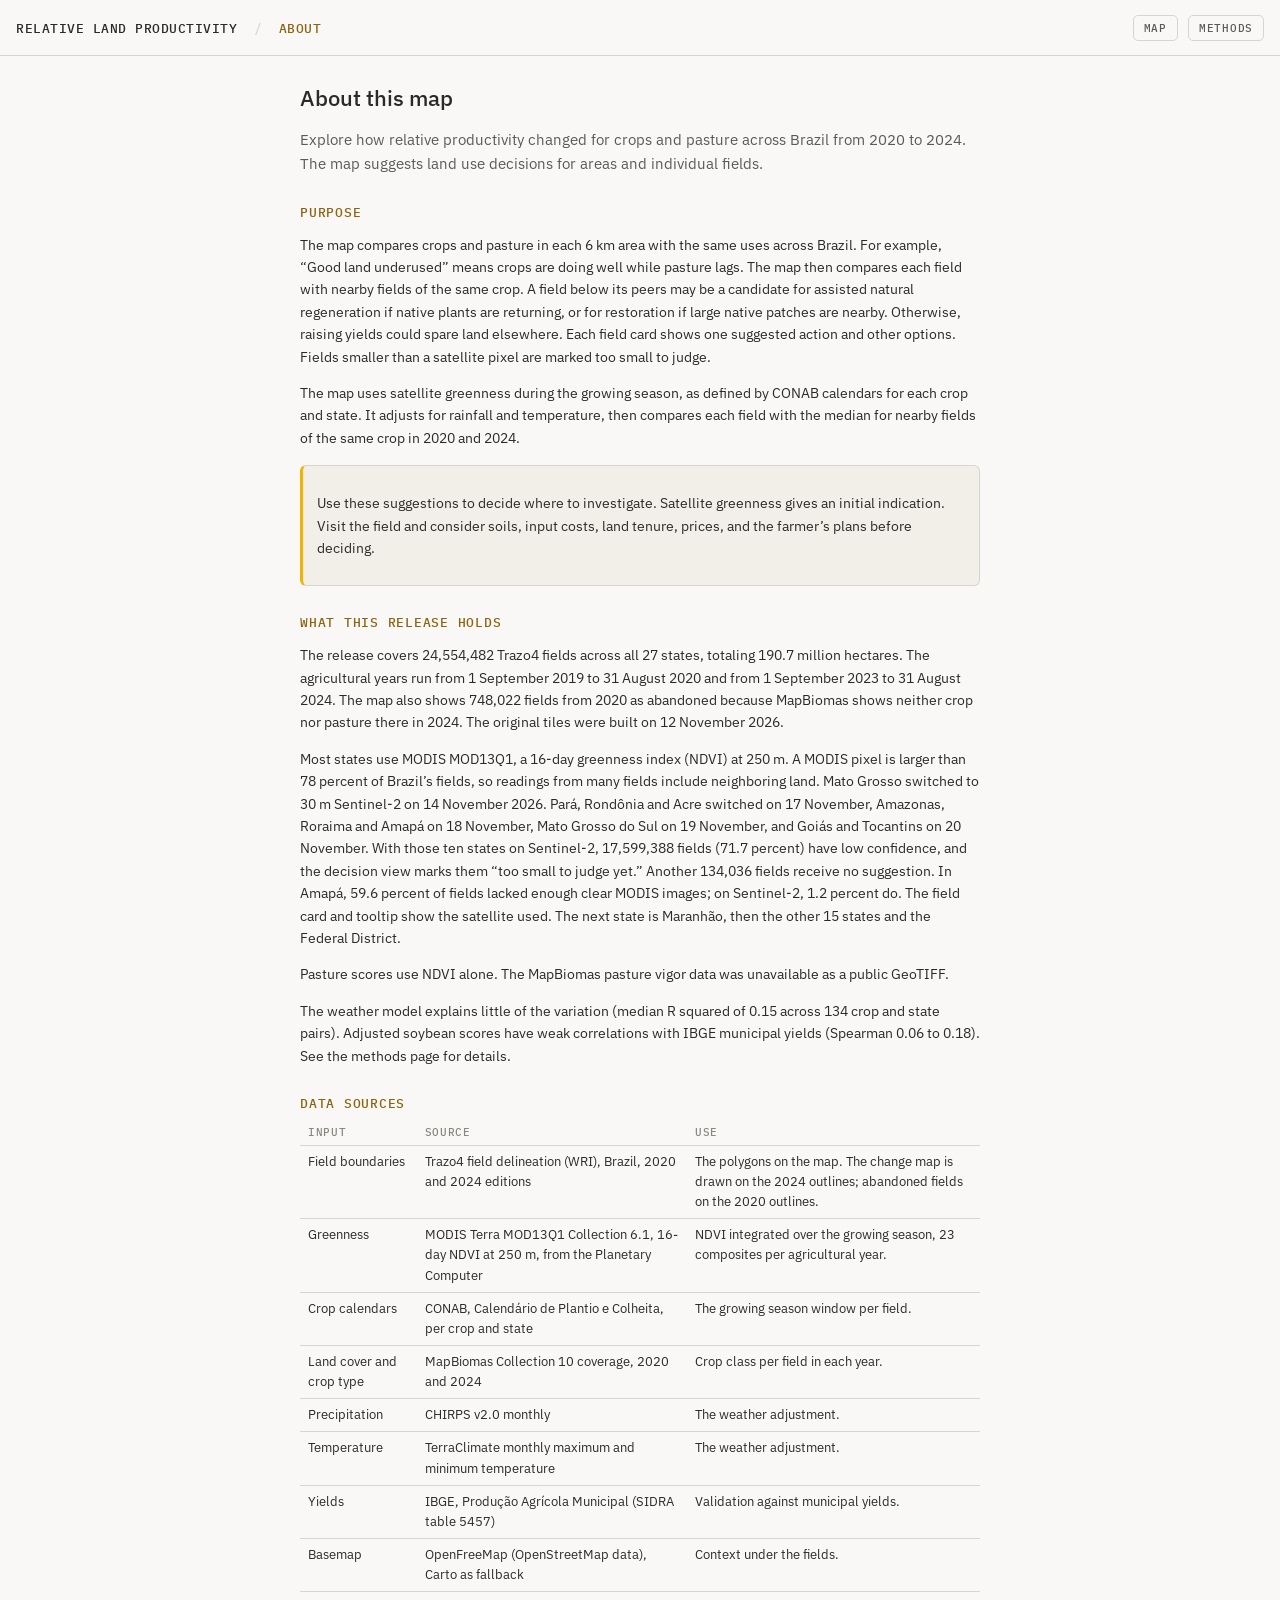
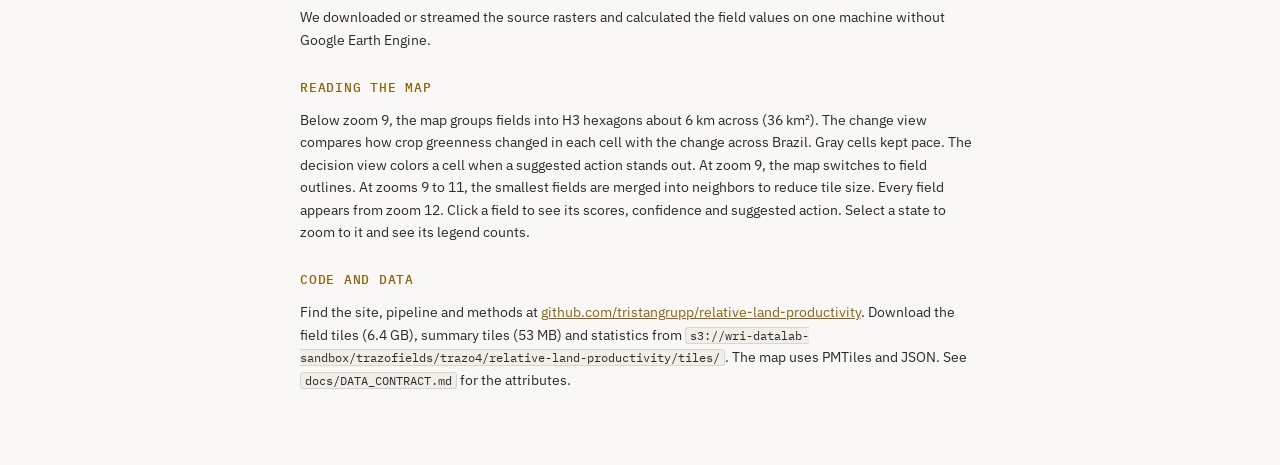
==== commit 8312019c: "Queue tier 3 Sentinel-2 extraction: the 15 remaining states and the Federal District Co-Authored-By:" ====
--- a/docs/about.html
+++ b/docs/about.html
@@ -36,7 +36,7 @@
 
   <h2>What this release holds</h2>
   <p>The release covers 24,554,482 Trazo4 fields across all 27 states, totaling 190.7 million hectares. The agricultural years run from 1 September 2019 to 31 August 2020 and from 1 September 2023 to 31 August 2024. The map also shows 748,022 fields from 2020 as abandoned because MapBiomas shows neither crop nor pasture there in 2024. The original tiles were built on 12 November 2026.</p>
-  <p>Most states use MODIS MOD13Q1, a 16-day greenness index (NDVI) at 250 m. A MODIS pixel is larger than 78 percent of Brazil’s fields, so readings from many fields include neighboring land. Mato Grosso switched to 30 m Sentinel-2 on 14 November 2026. Pará, Rondônia and Acre switched on 17 November, Amazonas, Roraima and Amapá on 18 November, Mato Grosso do Sul on 19 November, and Goiás and Tocantins on 20 November. With those ten states on Sentinel-2, 17,599,388 fields (71.7 percent) have low confidence, and the decision view marks them “too small to judge yet.” Another 134,036 fields receive no suggestion. In Amapá, 59.6 percent of fields lacked enough clear MODIS images; on Sentinel-2, 1.2 percent do. The field card and tooltip show the satellite used. The next state is Maranhão.</p>
+  <p>Most states use MODIS MOD13Q1, a 16-day greenness index (NDVI) at 250 m. A MODIS pixel is larger than 78 percent of Brazil’s fields, so readings from many fields include neighboring land. Mato Grosso switched to 30 m Sentinel-2 on 14 November 2026. Pará, Rondônia and Acre switched on 17 November, Amazonas, Roraima and Amapá on 18 November, Mato Grosso do Sul on 19 November, and Goiás and Tocantins on 20 November. With those ten states on Sentinel-2, 17,599,388 fields (71.7 percent) have low confidence, and the decision view marks them “too small to judge yet.” Another 134,036 fields receive no suggestion. In Amapá, 59.6 percent of fields lacked enough clear MODIS images; on Sentinel-2, 1.2 percent do. The field card and tooltip show the satellite used. The next state is Maranhão, then the other 15 states and the Federal District.</p>
   <p>Pasture scores use NDVI alone. The MapBiomas pasture vigor data was unavailable as a public GeoTIFF.</p>
   <p>The weather model explains little of the variation (median R squared of 0.15 across 134 crop and state pairs). Adjusted soybean scores have weak correlations with IBGE municipal yields (Spearman 0.06 to 0.18). See the methods page for details.</p>
 
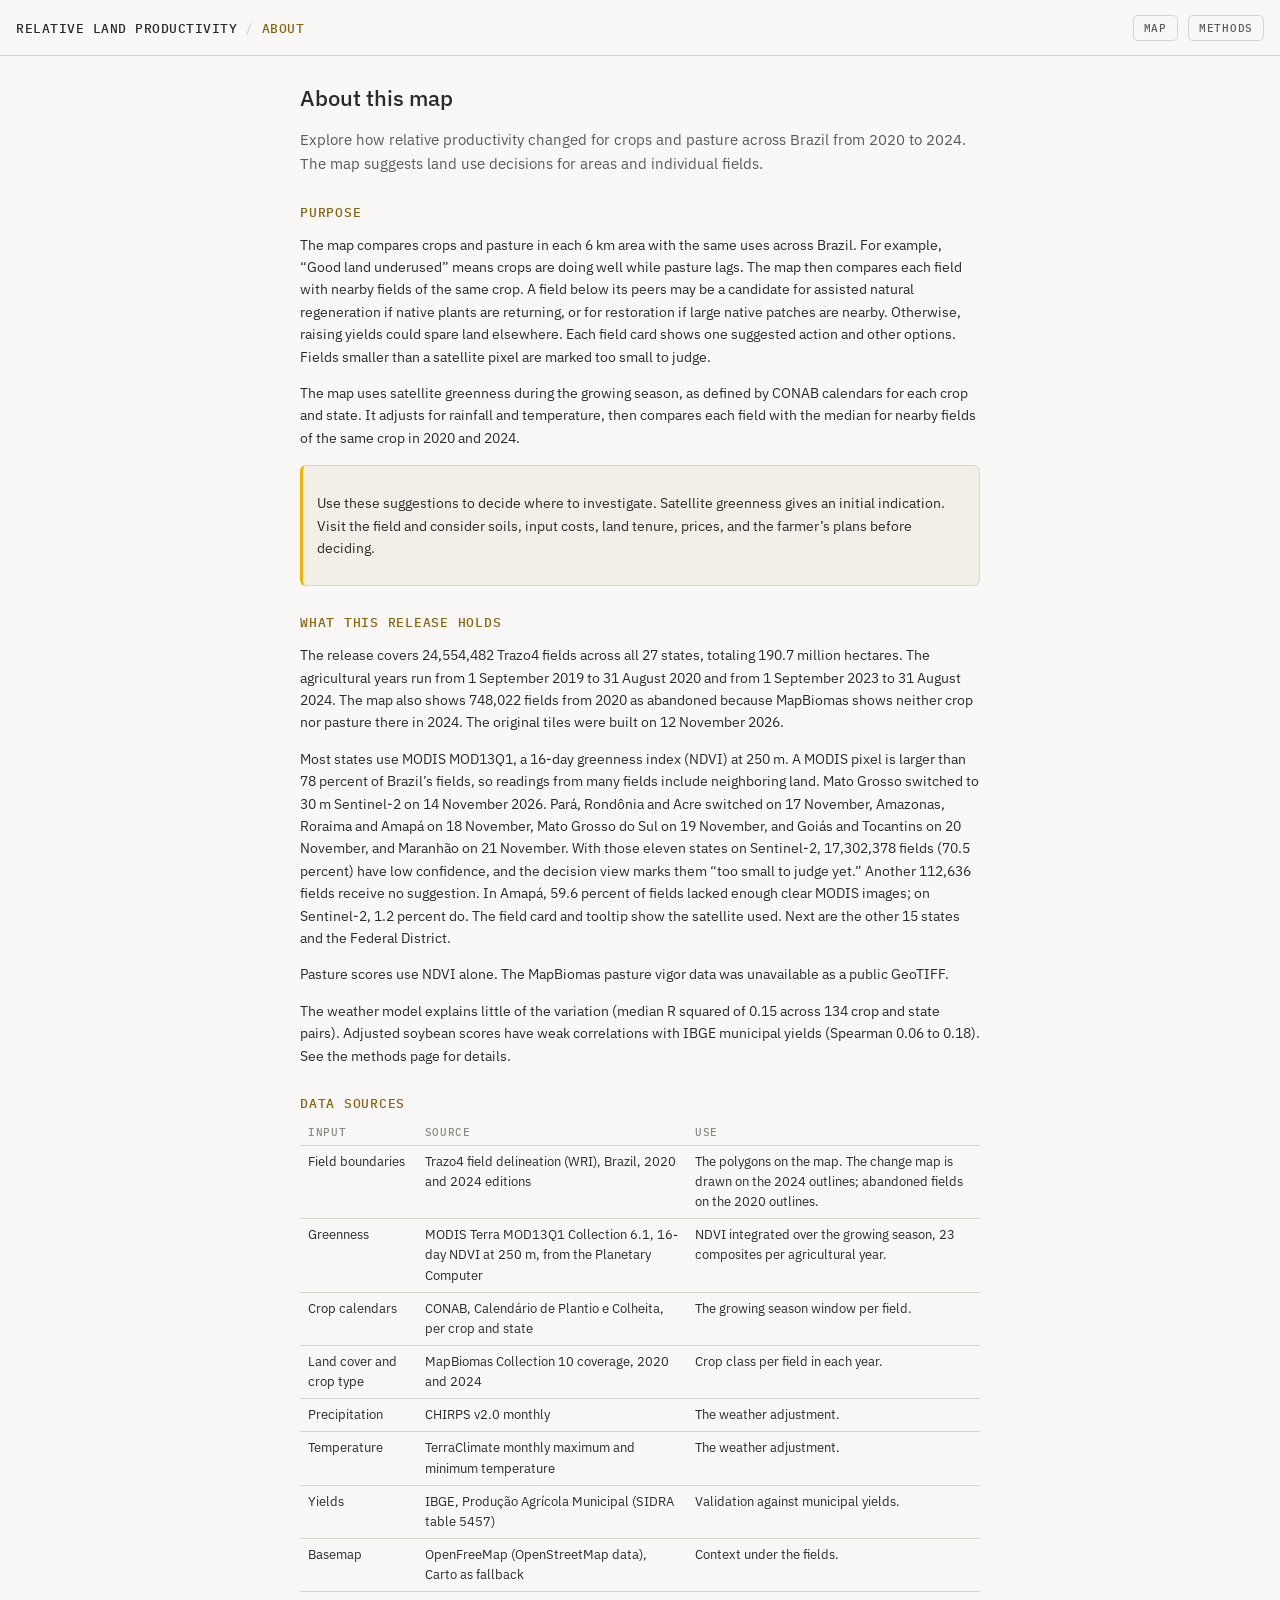
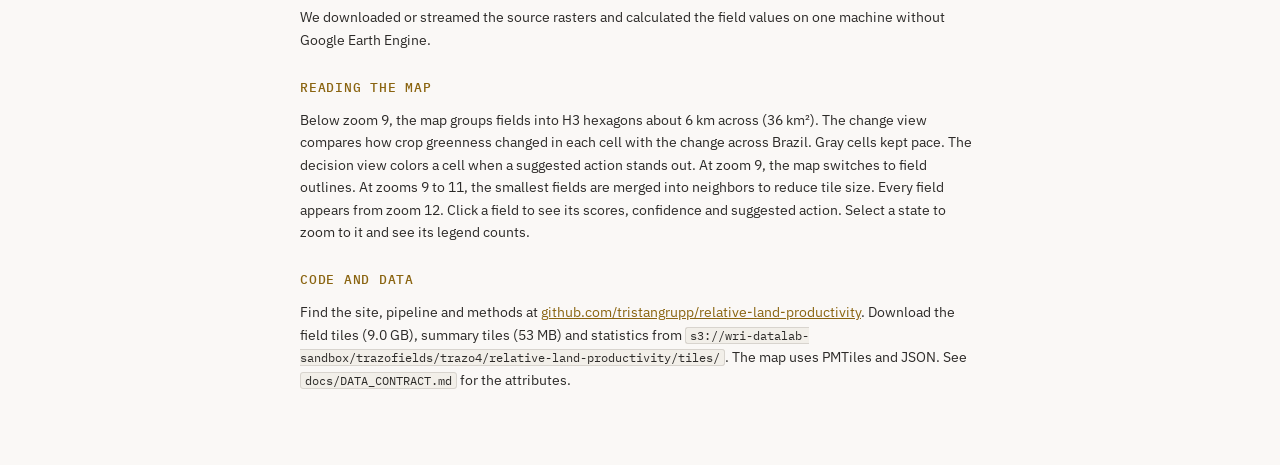
==== commit 76a434a3: "Maranhao on Sentinel-2: k 1.1859, eleven states swapped Records the swap in WORKLOG.md (counts, agre" ====
--- a/docs/about.html
+++ b/docs/about.html
@@ -36,7 +36,7 @@
 
   <h2>What this release holds</h2>
   <p>The release covers 24,554,482 Trazo4 fields across all 27 states, totaling 190.7 million hectares. The agricultural years run from 1 September 2019 to 31 August 2020 and from 1 September 2023 to 31 August 2024. The map also shows 748,022 fields from 2020 as abandoned because MapBiomas shows neither crop nor pasture there in 2024. The original tiles were built on 12 November 2026.</p>
-  <p>Most states use MODIS MOD13Q1, a 16-day greenness index (NDVI) at 250 m. A MODIS pixel is larger than 78 percent of Brazil’s fields, so readings from many fields include neighboring land. Mato Grosso switched to 30 m Sentinel-2 on 14 November 2026. Pará, Rondônia and Acre switched on 17 November, Amazonas, Roraima and Amapá on 18 November, Mato Grosso do Sul on 19 November, and Goiás and Tocantins on 20 November. With those ten states on Sentinel-2, 17,599,388 fields (71.7 percent) have low confidence, and the decision view marks them “too small to judge yet.” Another 134,036 fields receive no suggestion. In Amapá, 59.6 percent of fields lacked enough clear MODIS images; on Sentinel-2, 1.2 percent do. The field card and tooltip show the satellite used. The next state is Maranhão, then the other 15 states and the Federal District.</p>
+  <p>Most states use MODIS MOD13Q1, a 16-day greenness index (NDVI) at 250 m. A MODIS pixel is larger than 78 percent of Brazil’s fields, so readings from many fields include neighboring land. Mato Grosso switched to 30 m Sentinel-2 on 14 November 2026. Pará, Rondônia and Acre switched on 17 November, Amazonas, Roraima and Amapá on 18 November, Mato Grosso do Sul on 19 November, and Goiás and Tocantins on 20 November, and Maranhão on 21 November. With those eleven states on Sentinel-2, 17,302,378 fields (70.5 percent) have low confidence, and the decision view marks them “too small to judge yet.” Another 112,636 fields receive no suggestion. In Amapá, 59.6 percent of fields lacked enough clear MODIS images; on Sentinel-2, 1.2 percent do. The field card and tooltip show the satellite used. Next are the other 15 states and the Federal District.</p>
   <p>Pasture scores use NDVI alone. The MapBiomas pasture vigor data was unavailable as a public GeoTIFF.</p>
   <p>The weather model explains little of the variation (median R squared of 0.15 across 134 crop and state pairs). Adjusted soybean scores have weak correlations with IBGE municipal yields (Spearman 0.06 to 0.18). See the methods page for details.</p>
 
@@ -60,7 +60,7 @@
   <h2>Code and data</h2>
   <p>Find the site, pipeline and methods at
   <a href="https://github.com/tristangrupp/relative-land-productivity">github.com/tristangrupp/relative-land-productivity</a>.
-  Download the field tiles (6.4 GB), summary tiles (53 MB) and statistics from
+  Download the field tiles (9.0 GB), summary tiles (53 MB) and statistics from
   <code>s3://wri-datalab-sandbox/trazofields/trazo4/relative-land-productivity/tiles/</code>. The map uses PMTiles and JSON. See <code>docs/DATA_CONTRACT.md</code> for the attributes.</p>
 </main>
 </body>
--- a/docs/style.css
+++ b/docs/style.css
@@ -51,11 +51,33 @@
 	padding: 0 16px; background: var(--bg);
 	border-bottom: var(--hair) solid var(--line);
 }
-.crumbs { font: 500 12.5px var(--mono); letter-spacing: .04em; white-space: nowrap; overflow: hidden; text-overflow: ellipsis; }
-.crumb-sep { color: var(--line); margin: 0 8px; }
-.crumb-leaf { color: var(--ink); }
-.crumb-mode { color: var(--accent-ink); }
-.crumb-demo { color: var(--ink); font-weight: 700; }
+/* The title and view name shrink with an ellipsis on narrow screens; DATA POC and its
+   info marker always stay visible. */
+.crumbs {
+	display: flex; align-items: center; min-width: 0; margin-right: 12px;
+	font: 500 12.5px var(--mono); letter-spacing: .04em; white-space: nowrap;
+}
+.crumb-leaf, .crumb-mode { min-width: 0; overflow: hidden; text-overflow: ellipsis; }
+.crumb-sep { color: var(--line); margin: 0 8px; flex: none; }
+.crumb-leaf { color: var(--ink); flex: 0 1 auto; }
+.crumb-mode { color: var(--accent-ink); flex: 0 2 auto; }
+.crumb-demo { color: var(--ink); font-weight: 700; flex: none; }
+.crumb-info {
+	position: relative; flex: none;
+	display: inline-flex; align-items: center; justify-content: center;
+	width: 14px; height: 14px; margin-left: 6px; padding: 0; border-radius: 50%; cursor: help;
+	border: var(--hair) solid var(--ink-2); background: transparent; color: var(--ink-2);
+	font: 600 9.5px var(--mono); letter-spacing: 0;
+}
+.crumb-info:hover, .crumb-info:focus-visible { background: var(--ink); color: var(--bg); outline: none; }
+.crumb-tip {
+	position: absolute; top: calc(100% + 8px); left: -8px; z-index: 40; display: none;
+	width: max-content; max-width: 280px; padding: 8px 10px; border-radius: 5px;
+	background: var(--bg); border: var(--hair) solid var(--line); color: var(--ink-2);
+	font: 400 12px/1.45 var(--sans); letter-spacing: 0;
+	white-space: normal; text-align: left; box-shadow: 0 8px 24px rgba(44, 42, 40, .16);
+}
+.crumb-info:hover .crumb-tip, .crumb-info:focus .crumb-tip { display: block; }
 .header-right { display: flex; align-items: center; gap: 10px; flex: none; }
 .badge {
 	font: 500 10.5px var(--mono); letter-spacing: .07em; color: var(--accent-ink);
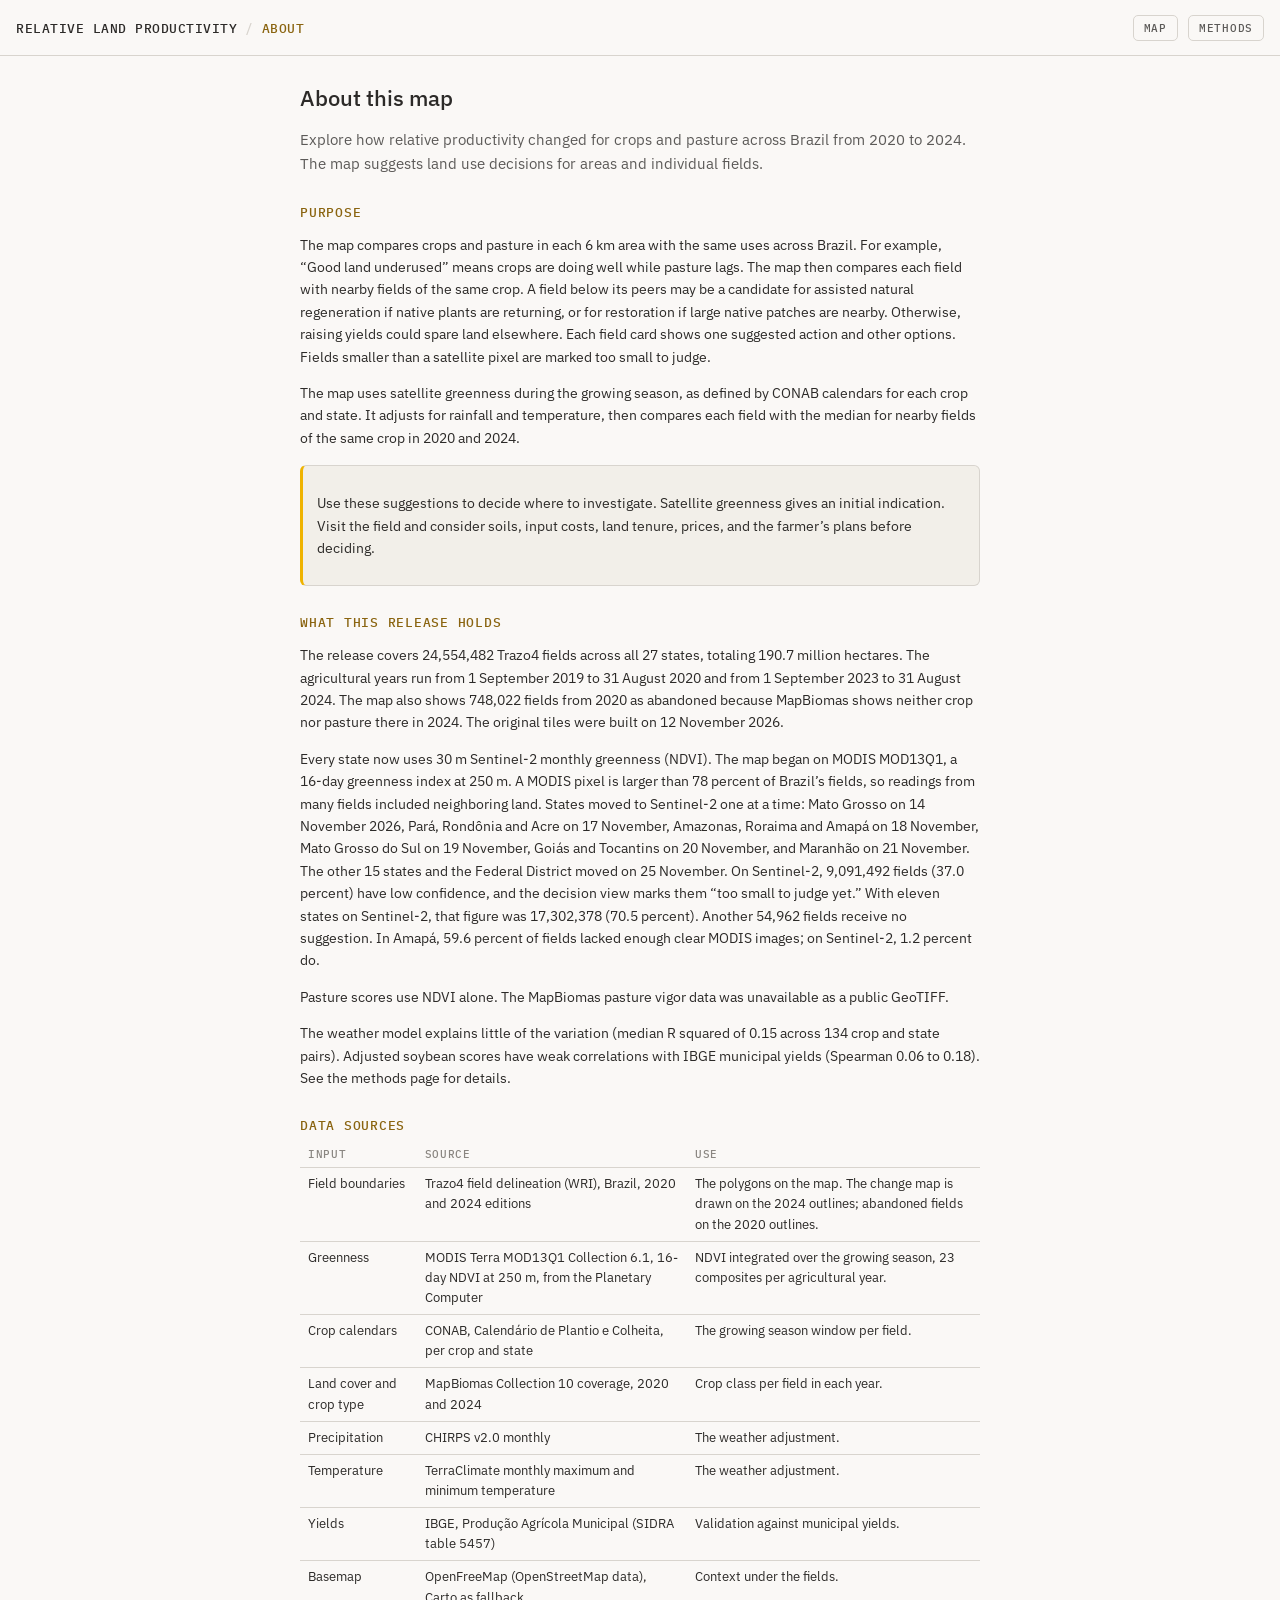
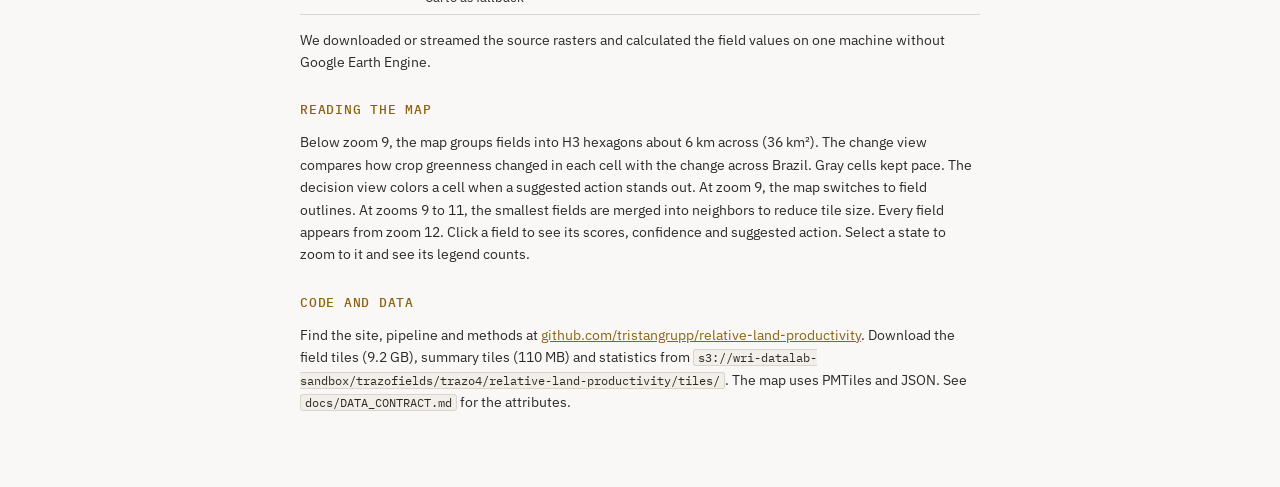
==== commit 9d561632: "Every state on Sentinel-2, METHODS 7.7 applied, upload finished All 27 units now use Sentinel-2. Nat" ====
--- a/docs/about.html
+++ b/docs/about.html
@@ -36,7 +36,7 @@
 
   <h2>What this release holds</h2>
   <p>The release covers 24,554,482 Trazo4 fields across all 27 states, totaling 190.7 million hectares. The agricultural years run from 1 September 2019 to 31 August 2020 and from 1 September 2023 to 31 August 2024. The map also shows 748,022 fields from 2020 as abandoned because MapBiomas shows neither crop nor pasture there in 2024. The original tiles were built on 12 November 2026.</p>
-  <p>Most states use MODIS MOD13Q1, a 16-day greenness index (NDVI) at 250 m. A MODIS pixel is larger than 78 percent of Brazil’s fields, so readings from many fields include neighboring land. Mato Grosso switched to 30 m Sentinel-2 on 14 November 2026. Pará, Rondônia and Acre switched on 17 November, Amazonas, Roraima and Amapá on 18 November, Mato Grosso do Sul on 19 November, and Goiás and Tocantins on 20 November, and Maranhão on 21 November. With those eleven states on Sentinel-2, 17,302,378 fields (70.5 percent) have low confidence, and the decision view marks them “too small to judge yet.” Another 112,636 fields receive no suggestion. In Amapá, 59.6 percent of fields lacked enough clear MODIS images; on Sentinel-2, 1.2 percent do. The field card and tooltip show the satellite used. Next are the other 15 states and the Federal District.</p>
+  <p>Every state now uses 30 m Sentinel-2 monthly greenness (NDVI). The map began on MODIS MOD13Q1, a 16-day greenness index at 250 m. A MODIS pixel is larger than 78 percent of Brazil’s fields, so readings from many fields included neighboring land. States moved to Sentinel-2 one at a time: Mato Grosso on 14 November 2026, Pará, Rondônia and Acre on 17 November, Amazonas, Roraima and Amapá on 18 November, Mato Grosso do Sul on 19 November, Goiás and Tocantins on 20 November, and Maranhão on 21 November. The other 15 states and the Federal District moved on 25 November. On Sentinel-2, 9,091,492 fields (37.0 percent) have low confidence, and the decision view marks them “too small to judge yet.” With eleven states on Sentinel-2, that figure was 17,302,378 (70.5 percent). Another 54,962 fields receive no suggestion. In Amapá, 59.6 percent of fields lacked enough clear MODIS images; on Sentinel-2, 1.2 percent do.</p>
   <p>Pasture scores use NDVI alone. The MapBiomas pasture vigor data was unavailable as a public GeoTIFF.</p>
   <p>The weather model explains little of the variation (median R squared of 0.15 across 134 crop and state pairs). Adjusted soybean scores have weak correlations with IBGE municipal yields (Spearman 0.06 to 0.18). See the methods page for details.</p>
 
@@ -60,7 +60,7 @@
   <h2>Code and data</h2>
   <p>Find the site, pipeline and methods at
   <a href="https://github.com/tristangrupp/relative-land-productivity">github.com/tristangrupp/relative-land-productivity</a>.
-  Download the field tiles (9.0 GB), summary tiles (53 MB) and statistics from
+  Download the field tiles (9.2 GB), summary tiles (110 MB) and statistics from
   <code>s3://wri-datalab-sandbox/trazofields/trazo4/relative-land-productivity/tiles/</code>. The map uses PMTiles and JSON. See <code>docs/DATA_CONTRACT.md</code> for the attributes.</p>
 </main>
 </body>
